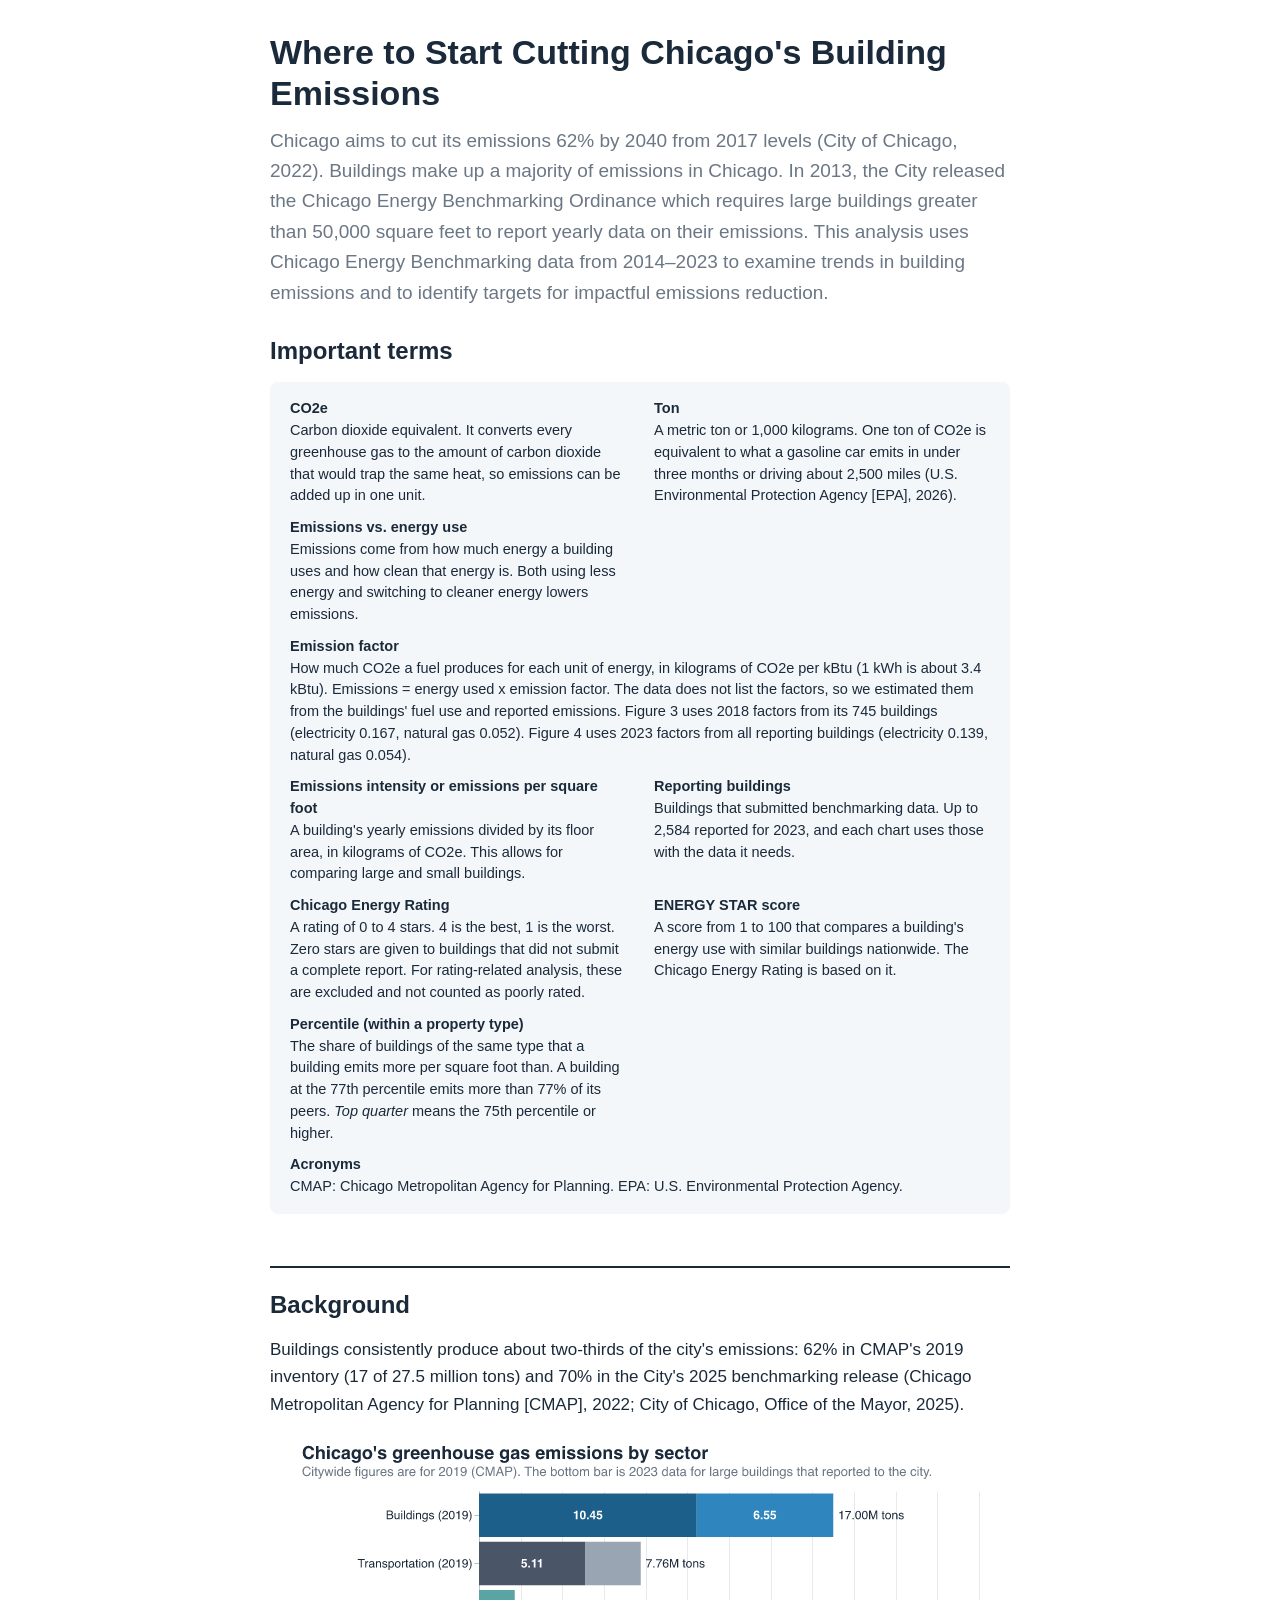
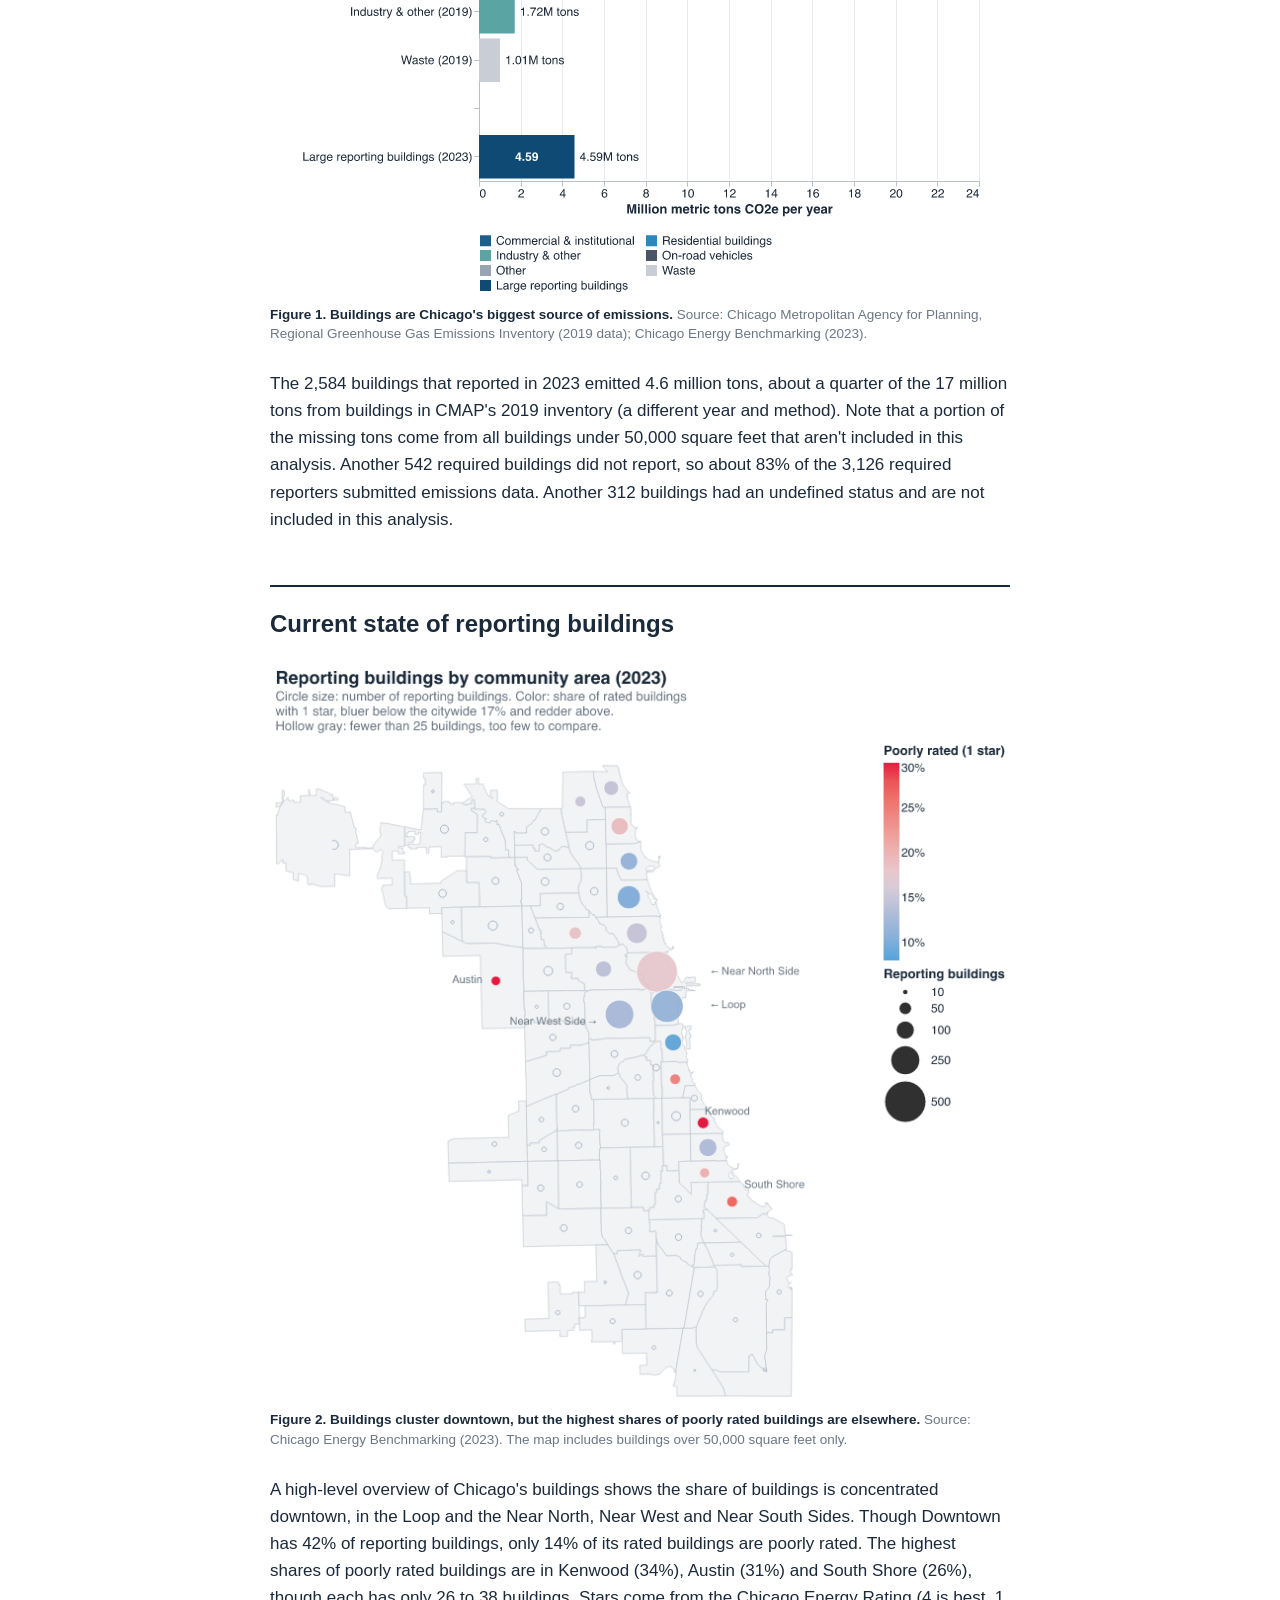
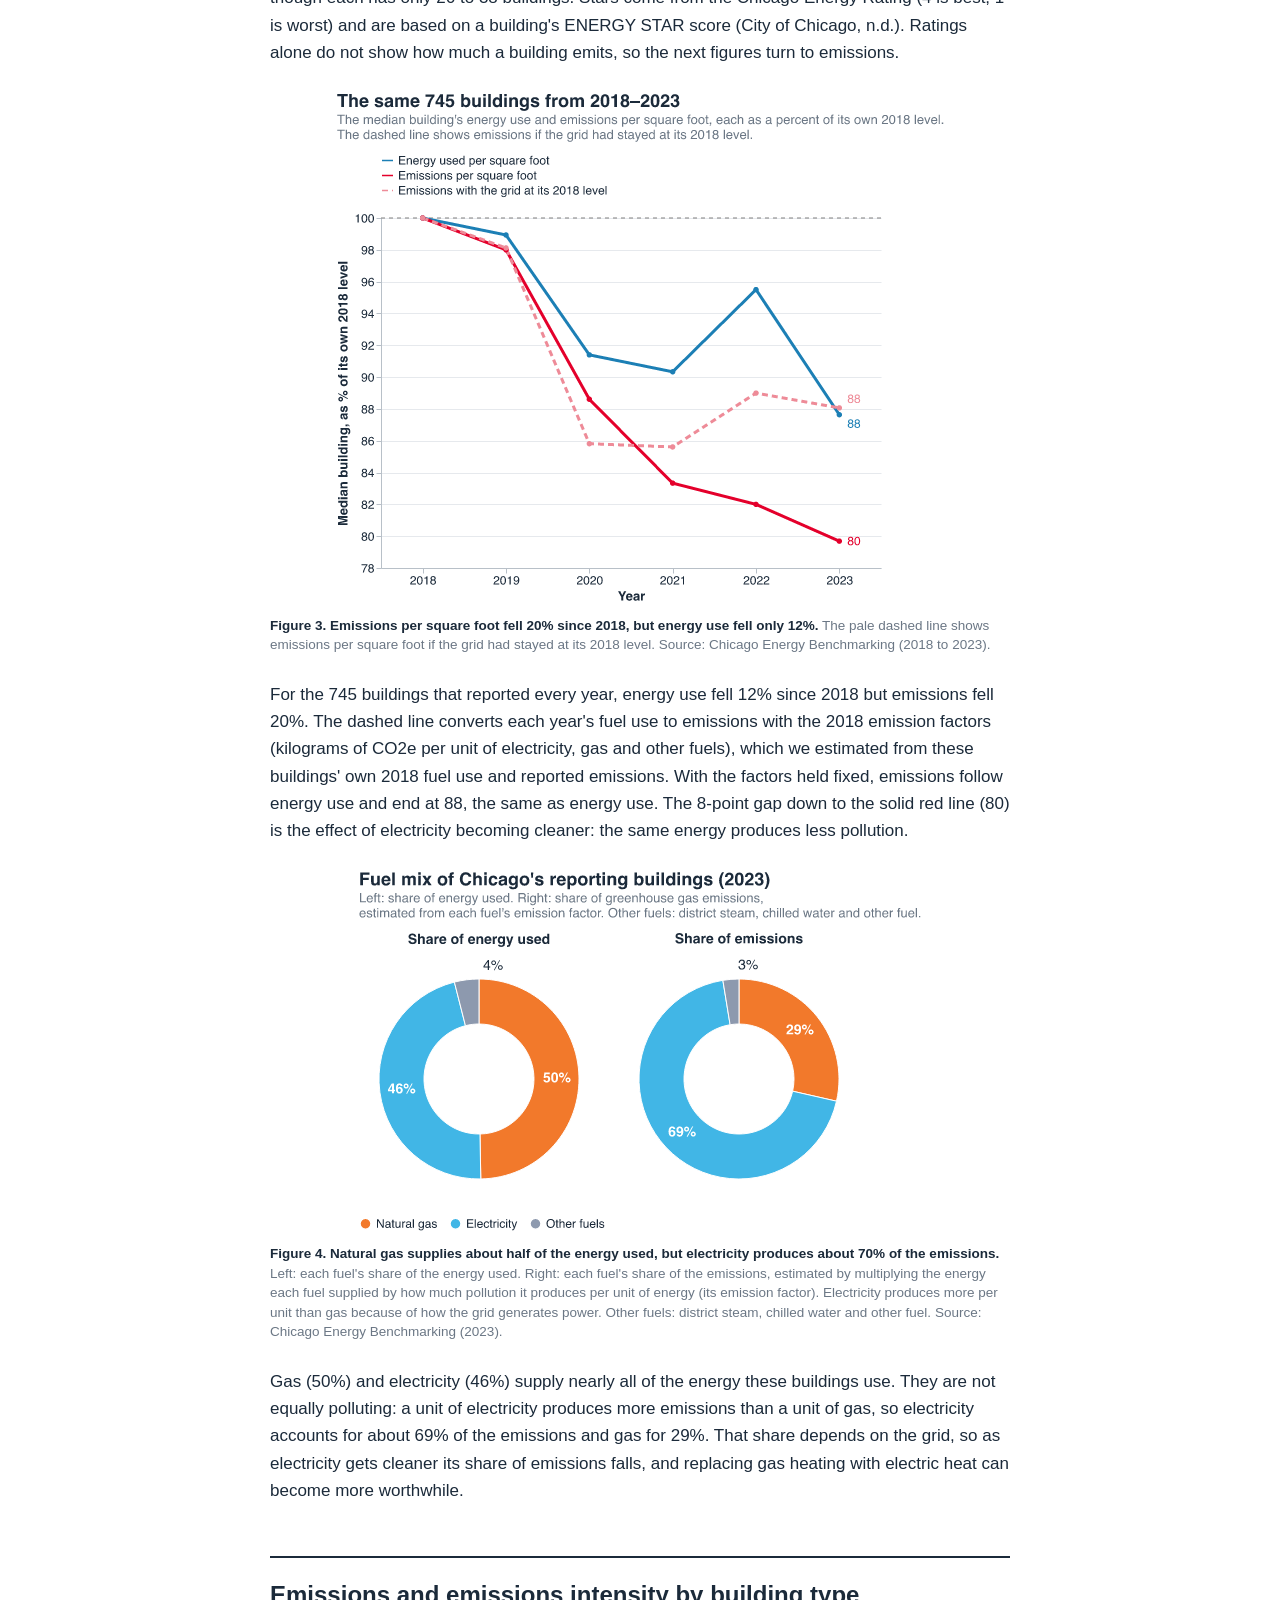
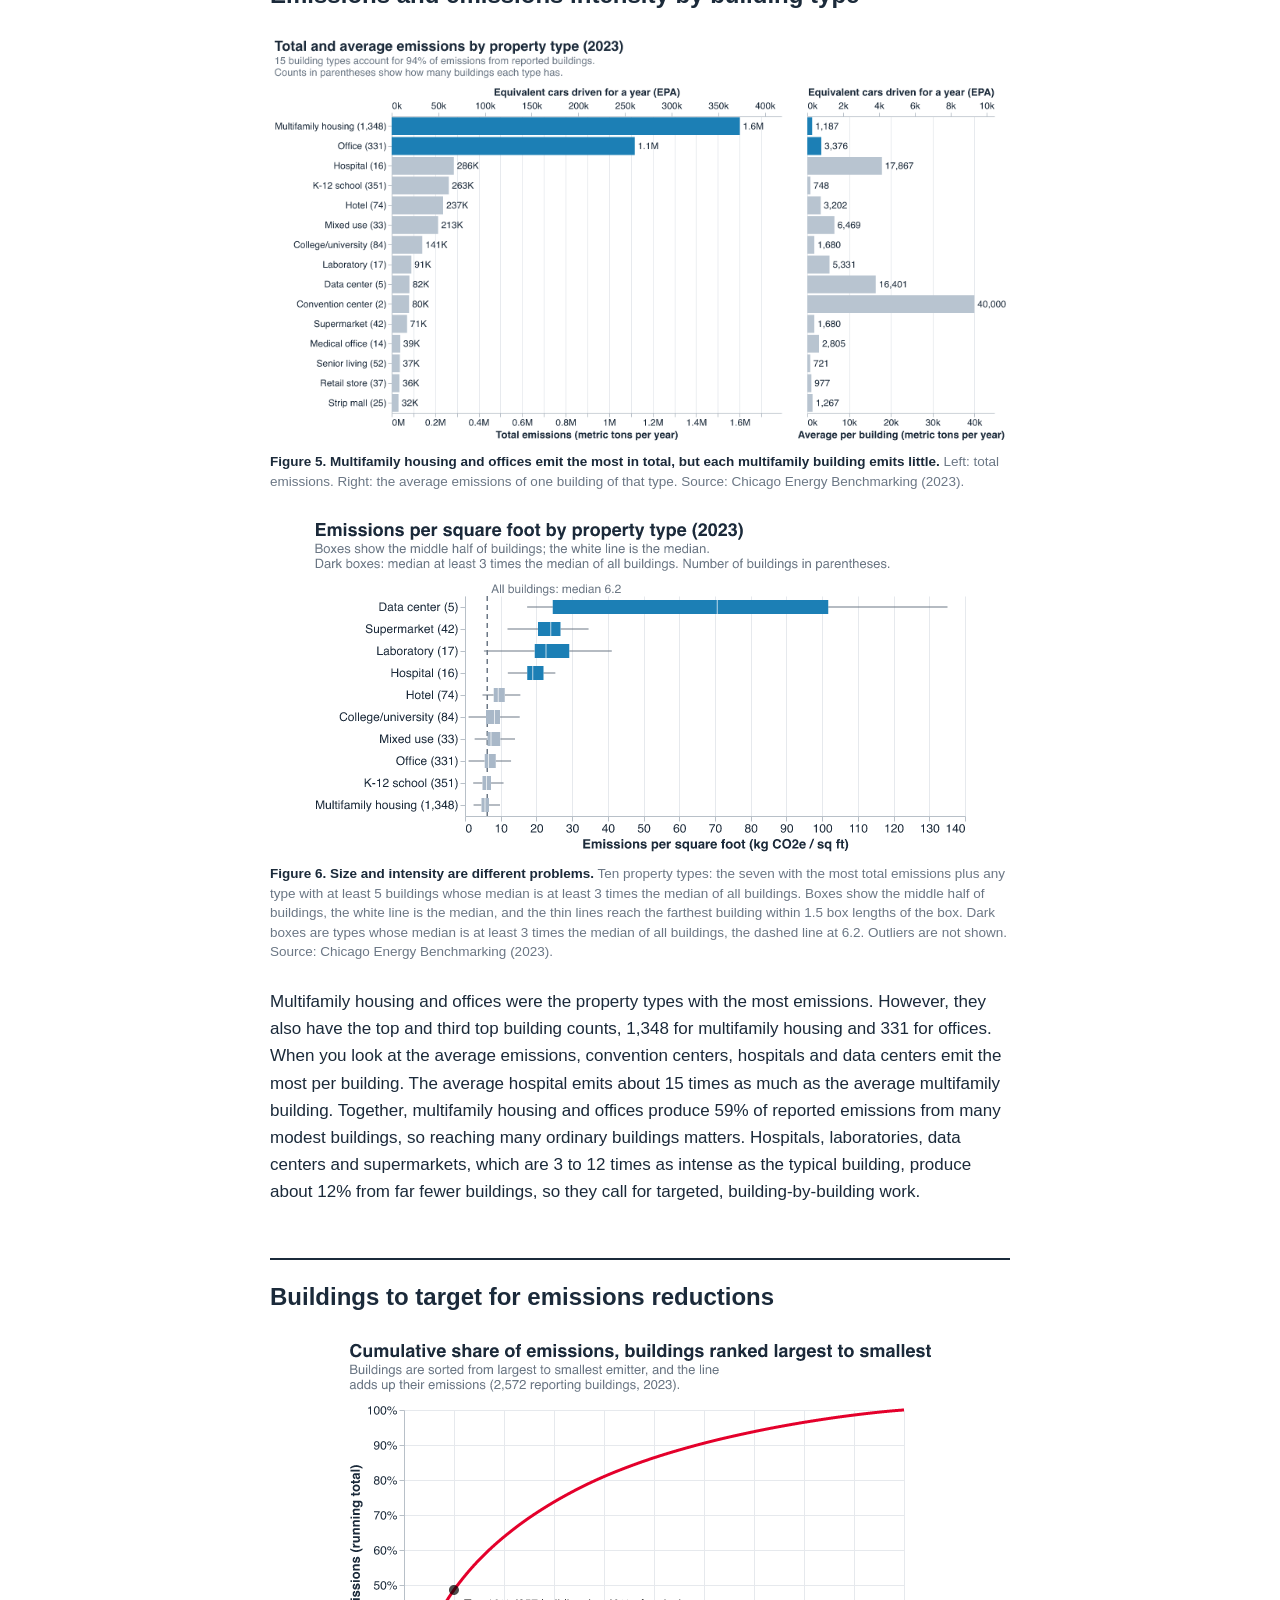
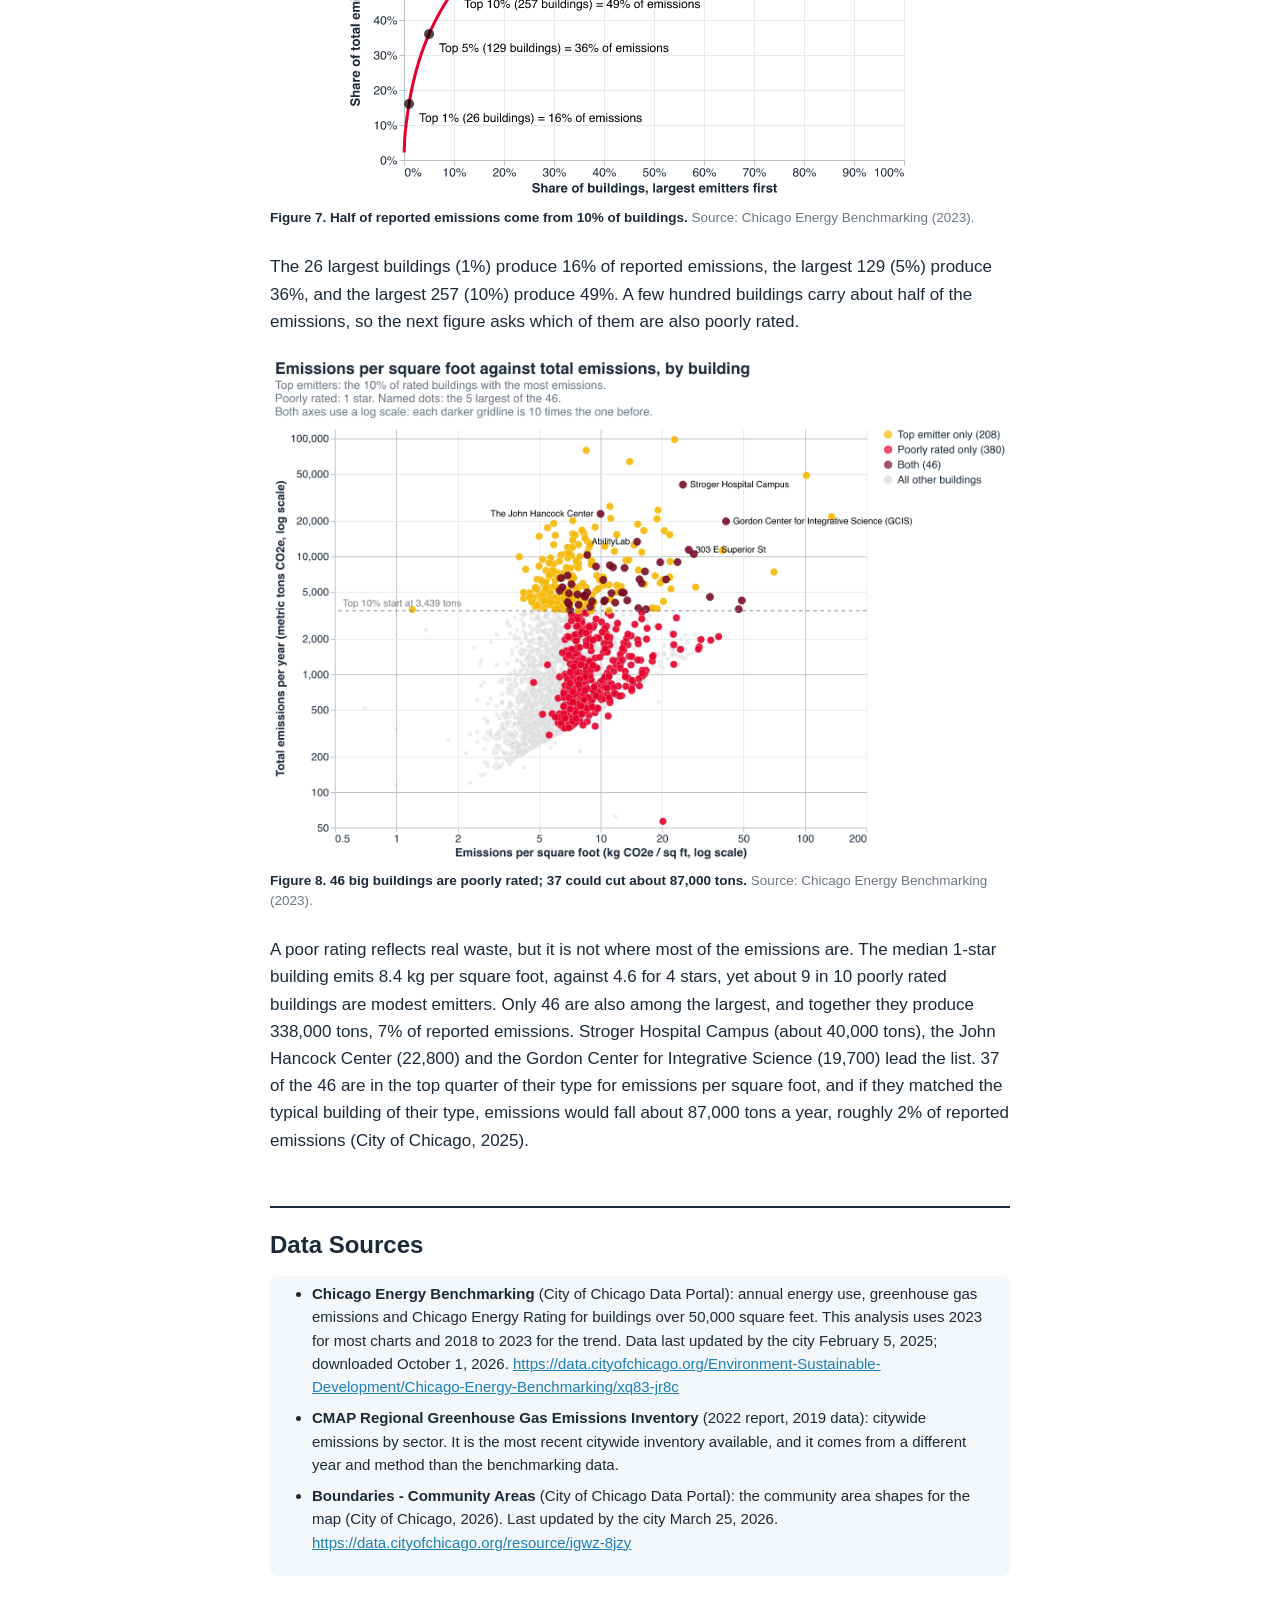
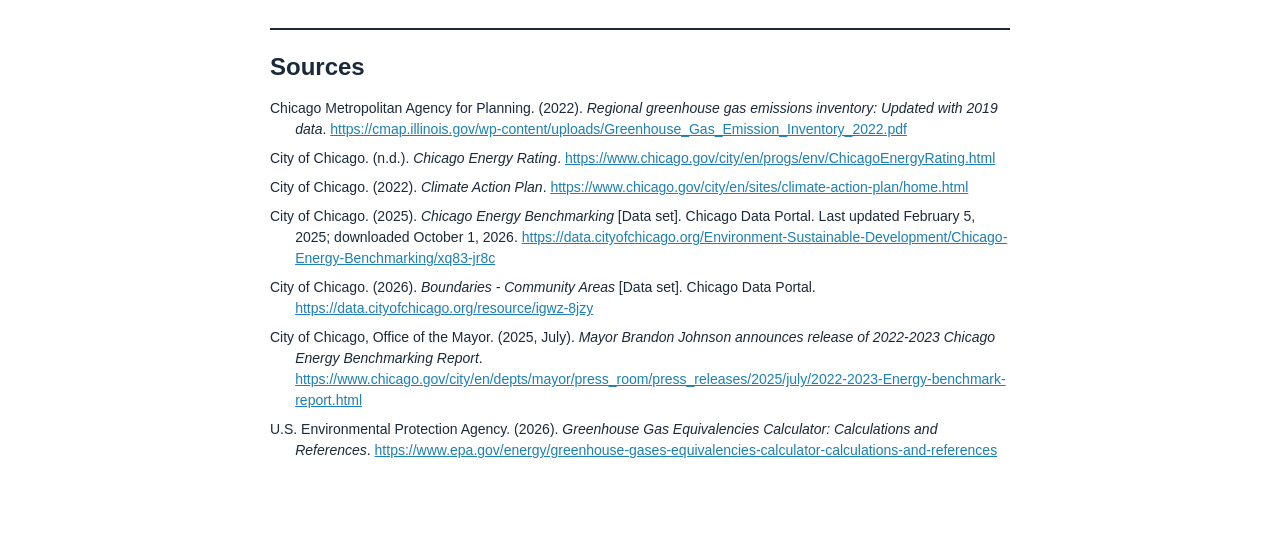
==== static-viz/index.html @ f229a8a4 "visualization HTML, PDF, and screenshot" ====
<!DOCTYPE html>
<html lang="en">
<head>
<meta charset="utf-8">
<meta name="viewport" content="width=device-width, initial-scale=1">
<title>Where to Start Cutting Chicago's Building Emissions</title>
<style>
  :root {
    --ink: #1B2A3A;
    --muted: #6B7785;
    --rule: #E6E9ED;
    --blue: #1C7FB5;
    --card: #F4F7FA;
  }
  * { box-sizing: border-box; }
  body {
    margin: 0;
    color: var(--ink);
    font-family: Roboto, "Helvetica Neue", Helvetica, Arial, sans-serif;
    font-size: 17px;
    line-height: 1.6;
    background: #fff;
  }
  main { max-width: 780px; margin: 0 auto; padding: 32px 20px 64px; }
  h1 { font-size: 34px; line-height: 1.2; margin: 0 0 12px; }
  h2 {
    font-size: 24px; margin: 52px 0 12px; padding-top: 18px;
    border-top: 2px solid var(--ink);
  }
  h3 { font-size: 18px; margin: 28px 0 8px; }
  p { margin: 0 0 14px; }
  .standfirst { font-size: 19px; color: var(--muted); margin-bottom: 24px; }
  figure { margin: 22px 0 26px; padding: 0; break-inside: avoid; }
  figure img { display: block; max-width: 100%; height: auto; margin: 0 auto; }
  figure.pair { display: flex; gap: 14px; align-items: flex-start; }
  figure.pair .main { flex: 3; } figure.pair .side { flex: 1; }
  figcaption { font-size: 13.5px; color: var(--muted); margin-top: 8px; line-height: 1.45; }
  figcaption strong { color: var(--ink); }
  .terms { font-size: 14px; color: var(--muted); margin: -10px 0 18px; }
  .muted { color: var(--muted); font-size: 14px; }
  code { font-size: .9em; }
  .terms-list { display: grid; grid-template-columns: 1fr 1fr; gap: 10px 28px; background: var(--card); border-radius: 8px; padding: 16px 20px; margin: 0 0 8px; font-size: 14.5px; line-height: 1.5; }
  .terms-list div { break-inside: avoid; }
  .terms-list div:last-child { grid-column: 1 / -1; }
  .terms-list .wide { grid-column: 1 / -1; }
  .terms-list dt { font-weight: 700; }
  .terms-list dd { margin: 0; color: var(--ink); }
  ul { padding-left: 22px; margin: 0 0 14px; } li { margin-bottom: 8px; }
  .data-box { background: var(--card); border-radius: 8px; padding: 6px 20px 8px; font-size: 15px; line-height: 1.55; }
  .sources { font-size: 14px; line-height: 1.5; padding-left: 20px; }
  .sources li { margin-bottom: 8px; }
  ul.sources { list-style: none; padding-left: 0; }
  ul.sources li { padding-left: 1.8em; text-indent: -1.8em; }
  a { color: var(--blue); }

  @media (max-width: 640px) {
    .terms-list { grid-template-columns: 1fr; }
    figure.pair { flex-direction: column; }
    h1 { font-size: 28px; }
  }

  @page { size: letter; margin: 0.65in; }
  @media print {
    body { font-size: 10.5pt; line-height: 1.5; }
    main { max-width: none; padding: 0; }
    h1 { font-size: 24pt; }
    h2 { font-size: 15pt; margin-top: 22pt; break-after: avoid; }
    h3 { font-size: 12pt; break-after: avoid; }
    .standfirst { font-size: 12pt; }
    .data-box { break-inside: avoid; }
    .terms-list { font-size: 9pt; gap: 6pt 22pt; padding: 10pt 14pt; line-height: 1.4; }
    figure img { max-height: 8.6in; width: auto; }
    figure.pair .main img { width: 100%; }
    figcaption { font-size: 8.5pt; }
    a { color: var(--ink); text-decoration: none; }
    .sources { font-size: 8.5pt; }
  }
</style>
</head>
<body>
<main>

<h1>Where to Start Cutting Chicago's Building Emissions</h1>

<p class="standfirst">Chicago aims to cut its emissions 62% by 2040 from 2017 levels (City of Chicago, 2022). Buildings make up a majority of emissions in Chicago. In 2013, the City released the Chicago Energy Benchmarking Ordinance which requires large buildings greater than 50,000 square feet to report yearly data on their emissions. This analysis uses Chicago Energy Benchmarking data from 2014–2023 to examine trends in building emissions and to identify targets for impactful emissions reduction.</p>

<h2 style="margin-top:8px;border-top:none;padding-top:0;">Important terms</h2>
<dl class="terms-list">
  <div><dt>CO2e</dt><dd>Carbon dioxide equivalent. It converts every greenhouse gas to the amount of carbon dioxide that would trap the same heat, so emissions can be added up in one unit.</dd></div>
  <div><dt>Ton</dt><dd>A metric ton or 1,000 kilograms. One ton of CO2e is equivalent to what a gasoline car emits in under three months or driving about 2,500 miles (U.S. Environmental Protection Agency [EPA], 2026).</dd></div>
  <div><dt>Emissions vs. energy use</dt><dd>Emissions come from how much energy a building uses and how clean that energy is. Both using less energy and switching to cleaner energy lowers emissions.</dd></div>
  <div class="wide"><dt>Emission factor</dt><dd>How much CO2e a fuel produces for each unit of energy, in kilograms of CO2e per kBtu (1 kWh is about 3.4 kBtu). Emissions = energy used x emission factor. The data does not list the factors, so we estimated them from the buildings' fuel use and reported emissions. Figure 3 uses 2018 factors from its 745 buildings (electricity 0.167, natural gas 0.052). Figure 4 uses 2023 factors from all reporting buildings (electricity 0.139, natural gas 0.054).</dd></div>
  <div><dt>Emissions intensity or emissions per square foot</dt><dd>A building's yearly emissions divided by its floor area, in kilograms of CO2e. This allows for comparing large and small buildings.</dd></div>
  <div><dt>Reporting buildings</dt><dd>Buildings that submitted benchmarking data. Up to 2,584 reported for 2023, and each chart uses those with the data it needs.</dd></div>
  <div><dt>Chicago Energy Rating</dt><dd>A rating of 0 to 4 stars. 4 is the best, 1 is the worst. Zero stars are given to buildings that did not submit a complete report. For rating-related analysis, these are excluded and not counted as poorly rated.</dd></div>
  <div><dt>ENERGY STAR score</dt><dd>A score from 1 to 100 that compares a building's energy use with similar buildings nationwide. The Chicago Energy Rating is based on it.</dd></div>
  <div><dt>Percentile (within a property type)</dt><dd>The share of buildings of the same type that a building emits more per square foot than. A building at the 77th percentile emits more than 77% of its peers. <em>Top quarter</em> means the 75th percentile or higher.</dd></div>
  <div><dt>Acronyms</dt><dd>CMAP: Chicago Metropolitan Agency for Planning. EPA: U.S. Environmental Protection Agency.</dd></div>
</dl>

<h2>Background</h2>
<p>Buildings consistently produce about two-thirds of the city's emissions: 62% in CMAP's 2019 inventory (17 of 27.5 million tons) and 70% in the City's 2025 benchmarking release (Chicago Metropolitan Agency for Planning [CMAP], 2022; City of Chicago, Office of the Mayor, 2025).</p>

<figure>
  <img src="charts/1_citywide_emissions_by_sector.png" alt="Stacked bar chart of Chicago&#x27;s greenhouse gas emissions by sector in 2019: buildings 17.0 million tons, industry and other 1.7 million, transportation 7.8 million, waste 1.0 million, plus a separate 2023 bar of 4.6 million tons for large reporting buildings.">
  <figcaption><strong>Figure 1. Buildings are Chicago's biggest source of emissions.</strong> Source: Chicago Metropolitan Agency for Planning, Regional Greenhouse Gas Emissions Inventory (2019 data); Chicago Energy Benchmarking (2023).</figcaption>
</figure>

<p>The 2,584 buildings that reported in 2023 emitted 4.6 million tons, about a quarter of the 17 million tons from buildings in CMAP's 2019 inventory (a different year and method). Note that a portion of the missing tons come from all buildings under 50,000 square feet that aren't included in this analysis. Another 542 required buildings did not report, so about 83% of the 3,126 required reporters submitted emissions data. Another 312 buildings had an undefined status and are not included in this analysis.</p>

<h2>Current state of reporting buildings</h2>

<figure>
  <img src="charts/2_building_bubble_map.png" alt="Map of Chicago's community areas with a circle in each, sized by the number of reporting buildings and colored from blue (low) through pale pink to red (high) by the share of rated buildings with 1 star. Near North Side (478 buildings), the Loop (300) and Near West Side (236) have the largest circles. Kenwood, Austin and South Shore have the reddest. Areas with fewer than 25 buildings are hollow gray circles.">
  <figcaption><strong>Figure 2. Buildings cluster downtown, but the highest shares of poorly rated buildings are elsewhere.</strong> Source: Chicago Energy Benchmarking (2023). The map includes buildings over 50,000 square feet only.</figcaption>
</figure>

<p>A high-level overview of Chicago's buildings shows the share of buildings is concentrated downtown, in the Loop and the Near North, Near West and Near South Sides. Though Downtown has 42% of reporting buildings, only 14% of its rated buildings are poorly rated. The highest shares of poorly rated buildings are in Kenwood (34%), Austin (31%) and South Shore (26%), though each has only 26 to 38 buildings. Stars come from the Chicago Energy Rating (4 is best, 1 is worst) and are based on a building's ENERGY STAR score (City of Chicago, n.d.). Ratings alone do not show how much a building emits, so the next figures turn to emissions.</p>

<figure>
  <img src="charts/3_same_building_trend.png" alt="Line chart of the median building&#x27;s energy use and emissions per square foot as a percent of its 2018 level, 2018 to 2023. Energy falls to 88 and emissions to 80. A dashed line shows emissions if the grid had stayed at its 2018 level, which also ends at 88.">
  <figcaption><strong>Figure 3. Emissions per square foot fell 20% since 2018, but energy use fell only 12%.</strong> The pale dashed line shows emissions per square foot if the grid had stayed at its 2018 level. Source: Chicago Energy Benchmarking (2018 to 2023).</figcaption>
</figure>

<p>For the 745 buildings that reported every year, energy use fell 12% since 2018 but emissions fell 20%. The dashed line converts each year's fuel use to emissions with the 2018 emission factors (kilograms of CO2e per unit of electricity, gas and other fuels), which we estimated from these buildings' own 2018 fuel use and reported emissions. With the factors held fixed, emissions follow energy use and end at 88, the same as energy use. The 8-point gap down to the solid red line (80) is the effect of electricity becoming cleaner: the same energy produces less pollution.</p>

<figure>
  <img src="charts/4_fuel_mix.png" alt="Two donut charts of all reporting buildings. Left: share of energy used, with natural gas 50%, electricity 46% and other fuels 4%. Right: share of greenhouse gas emissions, with natural gas 29%, electricity 69% and other fuels 3%.">
  <figcaption><strong>Figure 4. Natural gas supplies about half of the energy used, but electricity produces about 70% of the emissions.</strong> Left: each fuel's share of the energy used. Right: each fuel's share of the emissions, estimated by multiplying the energy each fuel supplied by how much pollution it produces per unit of energy (its emission factor). Electricity produces more per unit than gas because of how the grid generates power. Other fuels: district steam, chilled water and other fuel. Source: Chicago Energy Benchmarking (2023).</figcaption>
</figure>

<p>Gas (50%) and electricity (46%) supply nearly all of the energy these buildings use. They are not equally polluting: a unit of electricity produces more emissions than a unit of gas, so electricity accounts for about 69% of the emissions and gas for 29%. That share depends on the grid, so as electricity gets cleaner its share of emissions falls, and replacing gas heating with electric heat can become more worthwhile.</p>

<h2>Emissions and emissions intensity by building type</h2>

<figure>
  <img src="charts/5_emissions_by_type.png" alt="Two bar charts side by side for the 15 highest-emitting property types, with building counts. Left: total 2023 emissions, with multifamily housing at 1.6 million tons and offices at 1.1 million. Right: the average emissions of one building of each type, where hospitals (17,867 tons), data centers (16,401) and the convention center (40,000) are far higher than multifamily housing (1,187).">
  <figcaption><strong>Figure 5. Multifamily housing and offices emit the most in total, but each multifamily building emits little.</strong> Left: total emissions. Right: the average emissions of one building of that type. Source: Chicago Energy Benchmarking (2023).</figcaption>
</figure>

<figure>
  <img src="charts/6_emissions_type_box.png" alt="Box plots of emissions per square foot for ten property types, with a dashed line at the median of all buildings, 6.2. Data centers (median 70.6), supermarkets (24.0), laboratories (22.7) and hospitals (19.0) are far above it and drawn dark. Hotels, colleges, mixed use, offices, schools and multifamily housing sit near it.">
  <figcaption><strong>Figure 6. Size and intensity are different problems.</strong> Ten property types: the seven with the most total emissions plus any type with at least 5 buildings whose median is at least 3 times the median of all buildings. Boxes show the middle half of buildings, the white line is the median, and the thin lines reach the farthest building within 1.5 box lengths of the box. Dark boxes are types whose median is at least 3 times the median of all buildings, the dashed line at 6.2. Outliers are not shown. Source: Chicago Energy Benchmarking (2023).</figcaption>
</figure>

<p>Multifamily housing and offices were the property types with the most emissions. However, they also have the top and third top building counts, 1,348 for multifamily housing and 331 for offices. When you look at the average emissions, convention centers, hospitals and data centers emit the most per building. The average hospital emits about 15 times as much as the average multifamily building. Together, multifamily housing and offices produce 59% of reported emissions from many modest buildings, so reaching many ordinary buildings matters. Hospitals, laboratories, data centers and supermarkets, which are 3 to 12 times as intense as the typical building, produce about 12% from far fewer buildings, so they call for targeted, building-by-building work.</p>

<h2>Buildings to target for emissions reductions</h2>

<figure>
  <img src="charts/7_pareto_curve.png" alt="Curve of the cumulative share of emissions as buildings are added from largest to smallest. The top 1 percent of buildings produce 16 percent, the top 5 percent 36 percent and the top 10 percent 49 percent.">
  <figcaption><strong>Figure 7. Half of reported emissions come from 10% of buildings.</strong> Source: Chicago Energy Benchmarking (2023).</figcaption>
</figure>

<p>The 26 largest buildings (1%) produce 16% of reported emissions, the largest 129 (5%) produce 36%, and the largest 257 (10%) produce 49%. A few hundred buildings carry about half of the emissions, so the next figure asks which of them are also poorly rated.</p>

<figure>
  <img src="charts/8_priority_buildings.png" alt="Scatter plot of emissions per square foot against total emissions on log scales. Amber dots are top emitters only, red are poorly rated only, and dark crimson dots are both. Five of the 46 dark crimson dots are named.">
  <figcaption><strong>Figure 8. 46 big buildings are poorly rated; 37 could cut about 87,000 tons.</strong> Source: Chicago Energy Benchmarking (2023).</figcaption>
</figure>

<p>A poor rating reflects real waste, but it is not where most of the emissions are. The median 1-star building emits 8.4 kg per square foot, against 4.6 for 4 stars, yet about 9 in 10 poorly rated buildings are modest emitters. Only 46 are also among the largest, and together they produce 338,000 tons, 7% of reported emissions. Stroger Hospital Campus (about 40,000 tons), the John Hancock Center (22,800) and the Gordon Center for Integrative Science (19,700) lead the list. 37 of the 46 are in the top quarter of their type for emissions per square foot, and if they matched the typical building of their type, emissions would fall about 87,000 tons a year, roughly 2% of reported emissions (City of Chicago, 2025).</p>

<h2>Data Sources</h2>
<div class="data-box">
<ul>
  <li><strong>Chicago Energy Benchmarking</strong> (City of Chicago Data Portal): annual energy use, greenhouse gas emissions and Chicago Energy Rating for buildings over 50,000 square feet. This analysis uses 2023 for most charts and 2018 to 2023 for the trend. Data last updated by the city February 5, 2025; downloaded October 1, 2026. <a href="https://data.cityofchicago.org/Environment-Sustainable-Development/Chicago-Energy-Benchmarking/xq83-jr8c">https://data.cityofchicago.org/Environment-Sustainable-Development/Chicago-Energy-Benchmarking/xq83-jr8c</a></li>
  <li><strong>CMAP Regional Greenhouse Gas Emissions Inventory</strong> (2022 report, 2019 data): citywide emissions by sector. It is the most recent citywide inventory available, and it comes from a different year and method than the benchmarking data.</li>
  <li><strong>Boundaries - Community Areas</strong> (City of Chicago Data Portal): the community area shapes for the map (City of Chicago, 2026). Last updated by the city March 25, 2026. <a href="https://data.cityofchicago.org/resource/igwz-8jzy">https://data.cityofchicago.org/resource/igwz-8jzy</a></li>
</ul>
</div>

<h2>Sources</h2>
<ul class="sources">
  <li>Chicago Metropolitan Agency for Planning. (2022). <em>Regional greenhouse gas emissions inventory: Updated with 2019 data</em>. <a href="https://cmap.illinois.gov/wp-content/uploads/Greenhouse_Gas_Emission_Inventory_2022.pdf">https://cmap.illinois.gov/wp-content/uploads/Greenhouse_Gas_Emission_Inventory_2022.pdf</a></li>
  <li>City of Chicago. (n.d.). <em>Chicago Energy Rating</em>. <a href="https://www.chicago.gov/city/en/progs/env/ChicagoEnergyRating.html">https://www.chicago.gov/city/en/progs/env/ChicagoEnergyRating.html</a></li>
  <li>City of Chicago. (2022). <em>Climate Action Plan</em>. <a href="https://www.chicago.gov/city/en/sites/climate-action-plan/home.html">https://www.chicago.gov/city/en/sites/climate-action-plan/home.html</a></li>
  <li>City of Chicago. (2025). <em>Chicago Energy Benchmarking</em> [Data set]. Chicago Data Portal. Last updated February 5, 2025; downloaded October 1, 2026. <a href="https://data.cityofchicago.org/Environment-Sustainable-Development/Chicago-Energy-Benchmarking/xq83-jr8c">https://data.cityofchicago.org/Environment-Sustainable-Development/Chicago-Energy-Benchmarking/xq83-jr8c</a></li>
  <li>City of Chicago. (2026). <em>Boundaries - Community Areas</em> [Data set]. Chicago Data Portal. <a href="https://data.cityofchicago.org/resource/igwz-8jzy">https://data.cityofchicago.org/resource/igwz-8jzy</a></li>
  <li>City of Chicago, Office of the Mayor. (2025, July). <em>Mayor Brandon Johnson announces release of 2022-2023 Chicago Energy Benchmarking Report</em>. <a href="https://www.chicago.gov/city/en/depts/mayor/press_room/press_releases/2025/july/2022-2023-Energy-benchmark-report.html">https://www.chicago.gov/city/en/depts/mayor/press_room/press_releases/2025/july/2022-2023-Energy-benchmark-report.html</a></li>
  <li>U.S. Environmental Protection Agency. (2026). <em>Greenhouse Gas Equivalencies Calculator: Calculations and References</em>. <a href="https://www.epa.gov/energy/greenhouse-gases-equivalencies-calculator-calculations-and-references">https://www.epa.gov/energy/greenhouse-gases-equivalencies-calculator-calculations-and-references</a></li>
</ul>

</main>
</body>
</html>
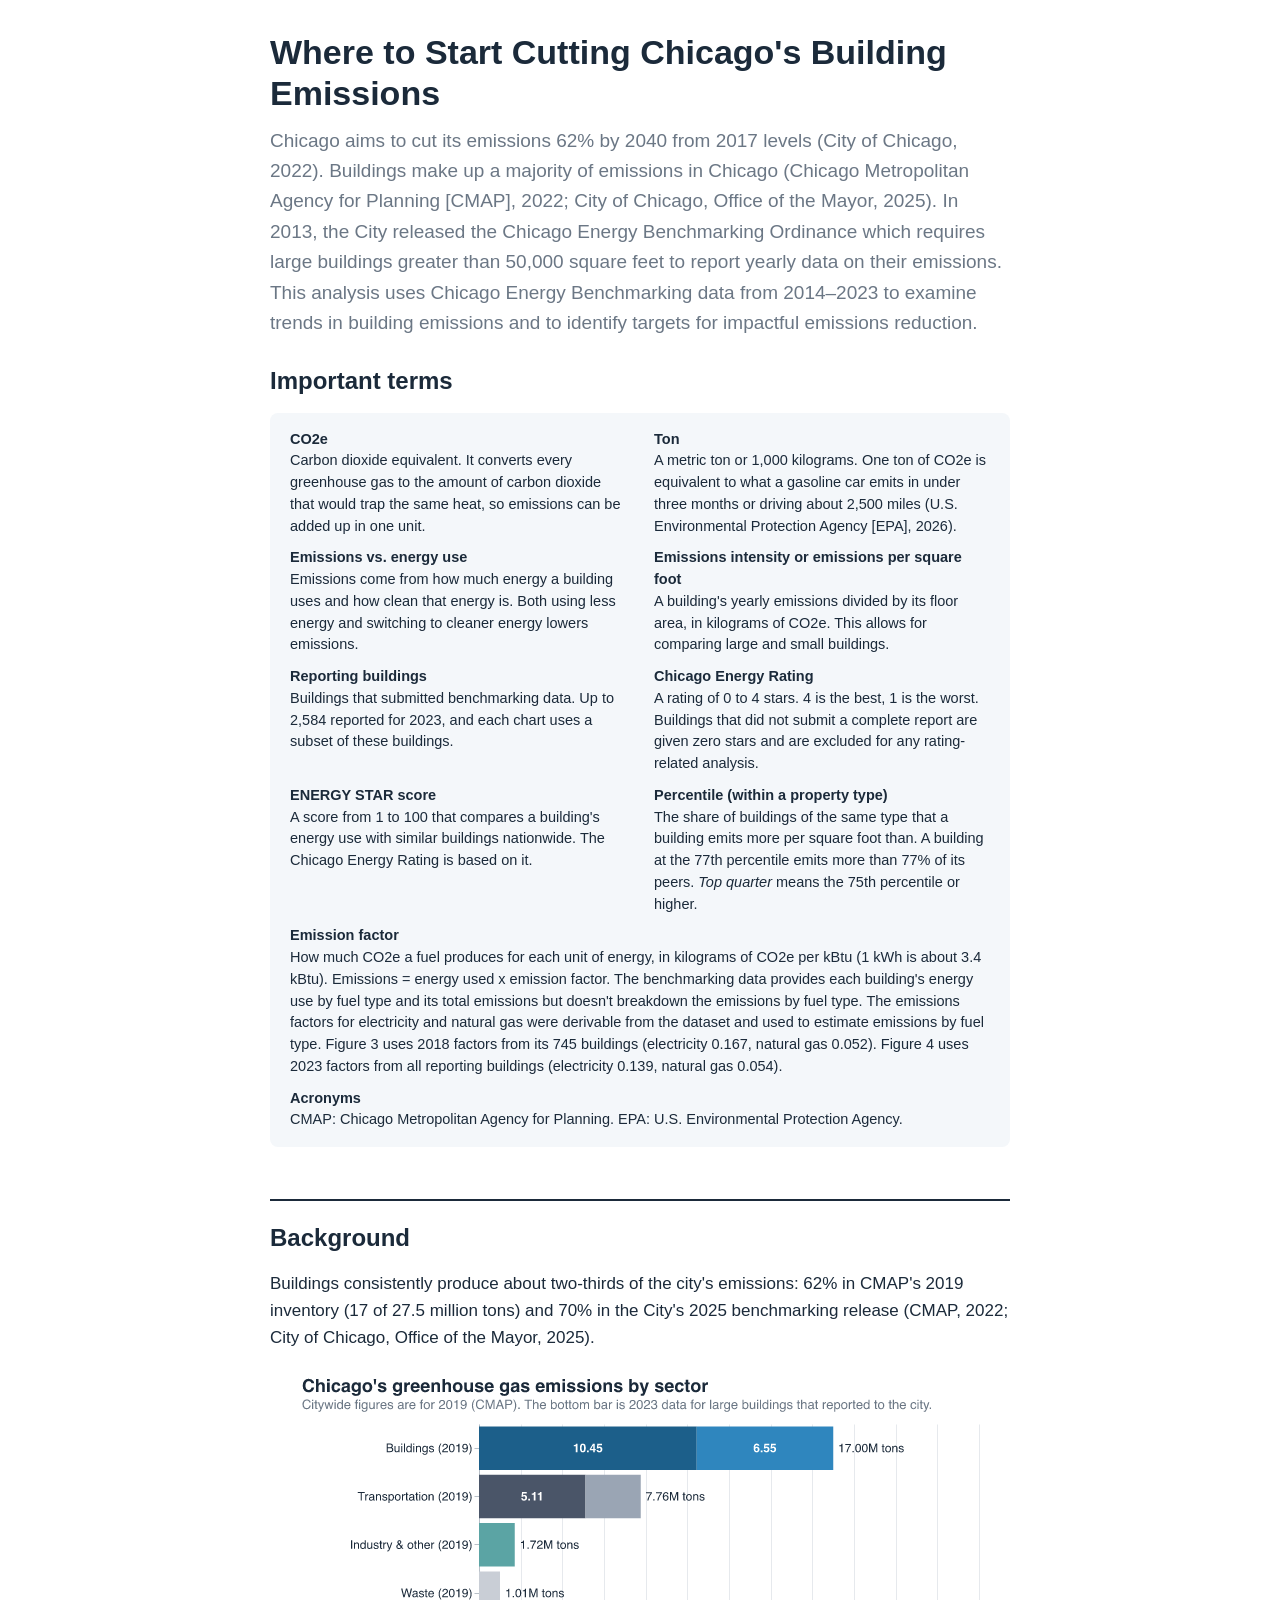
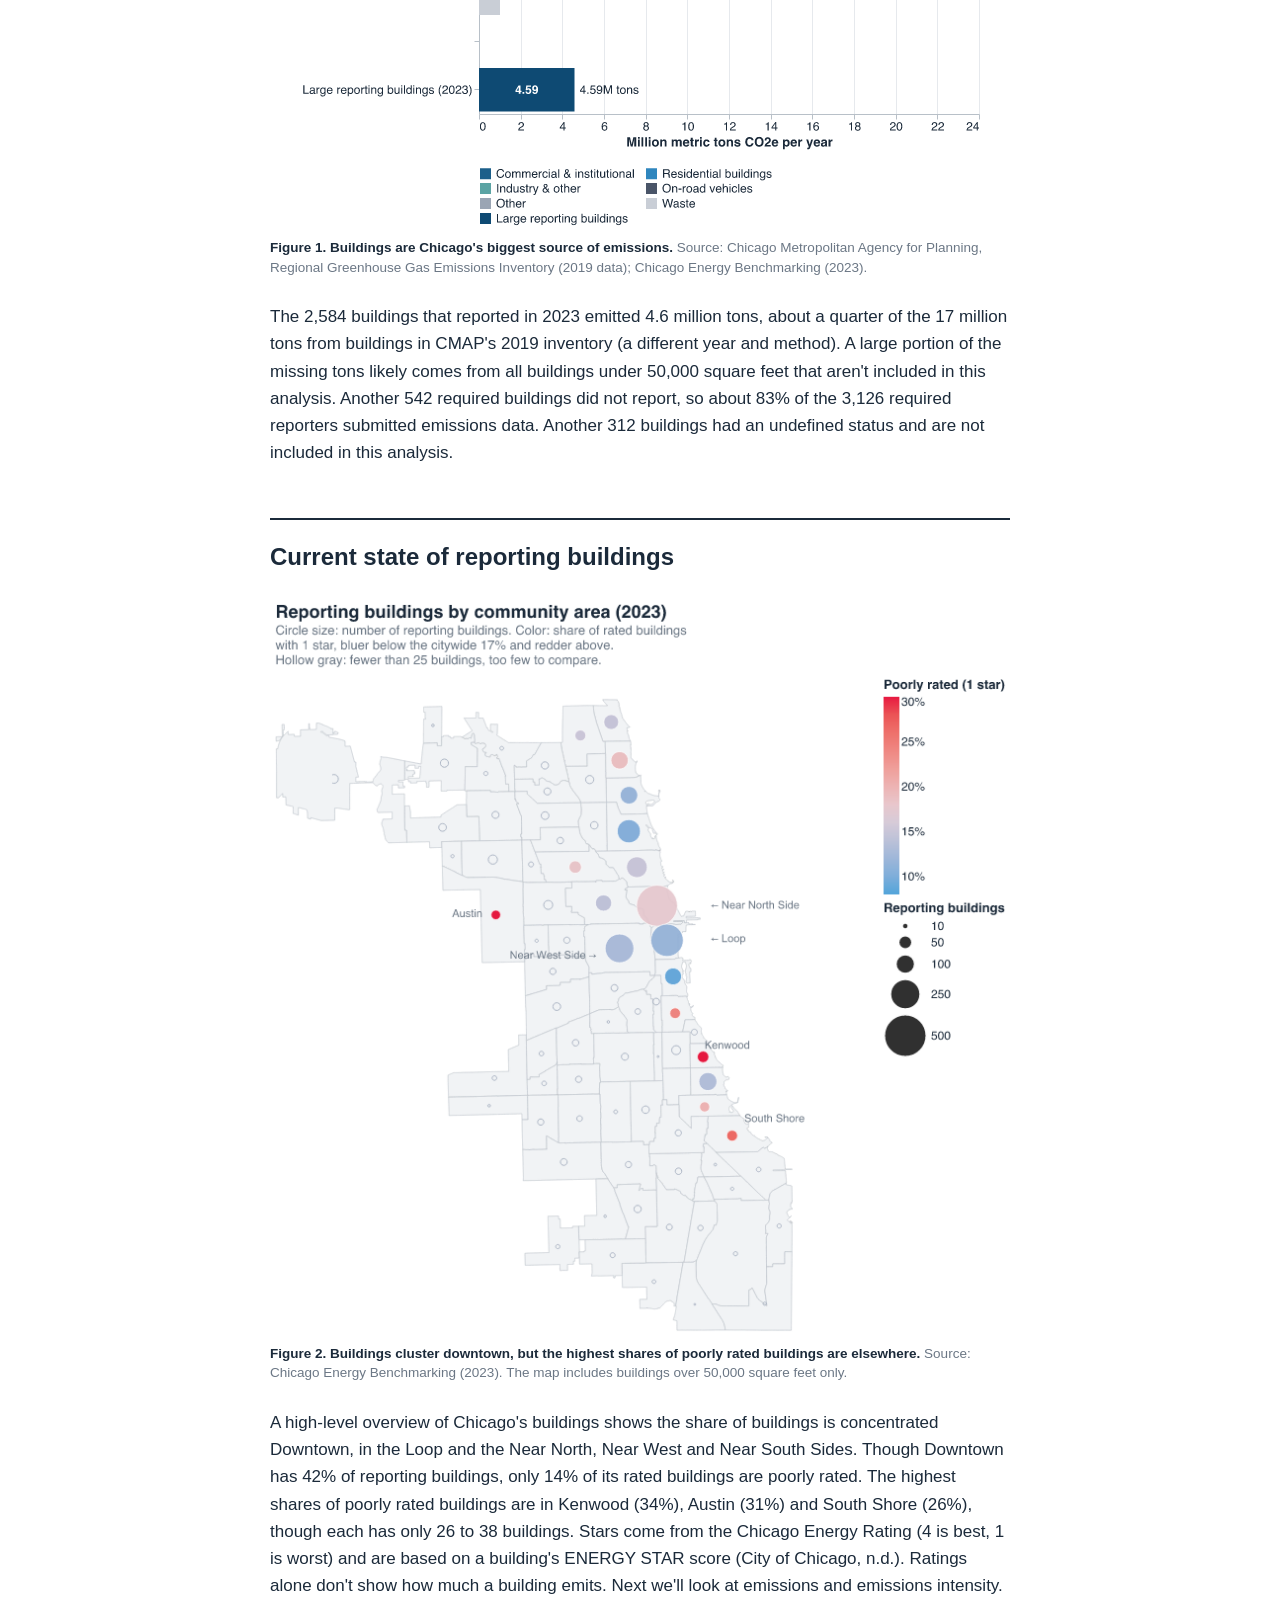
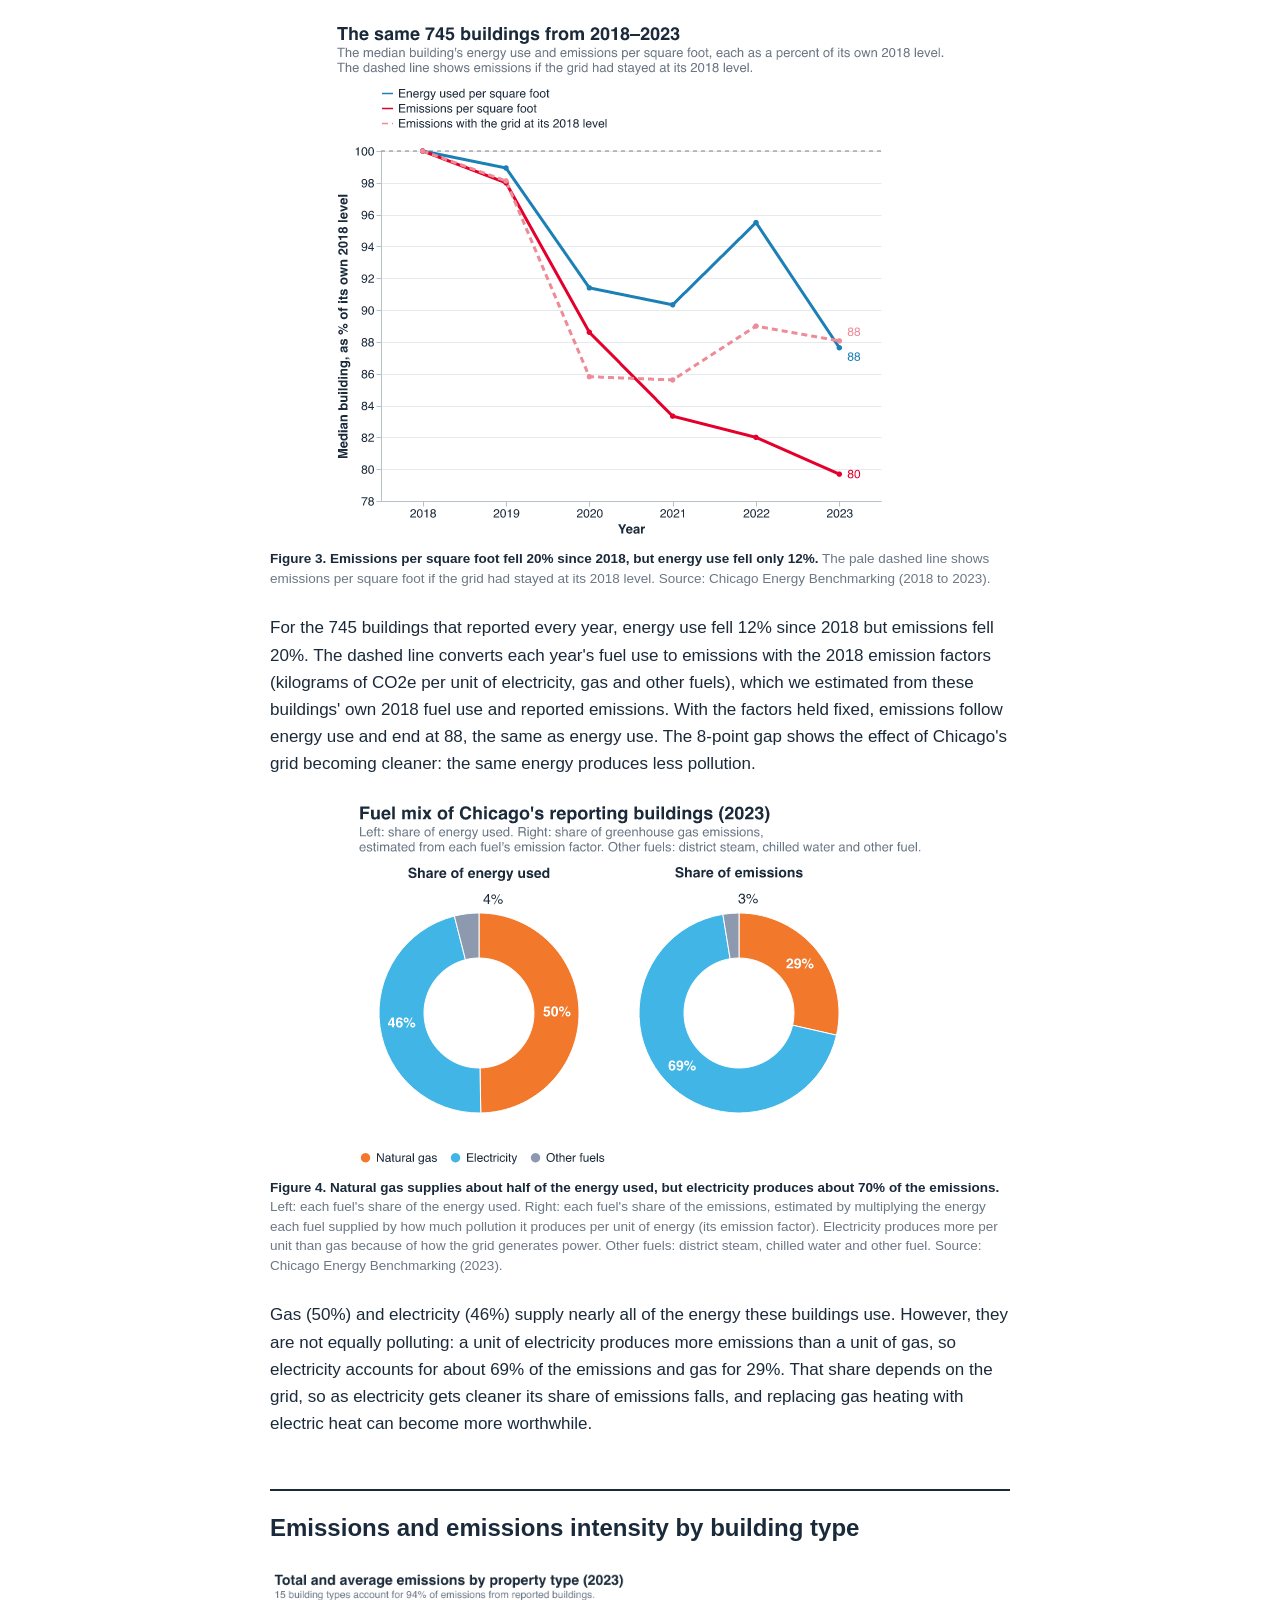
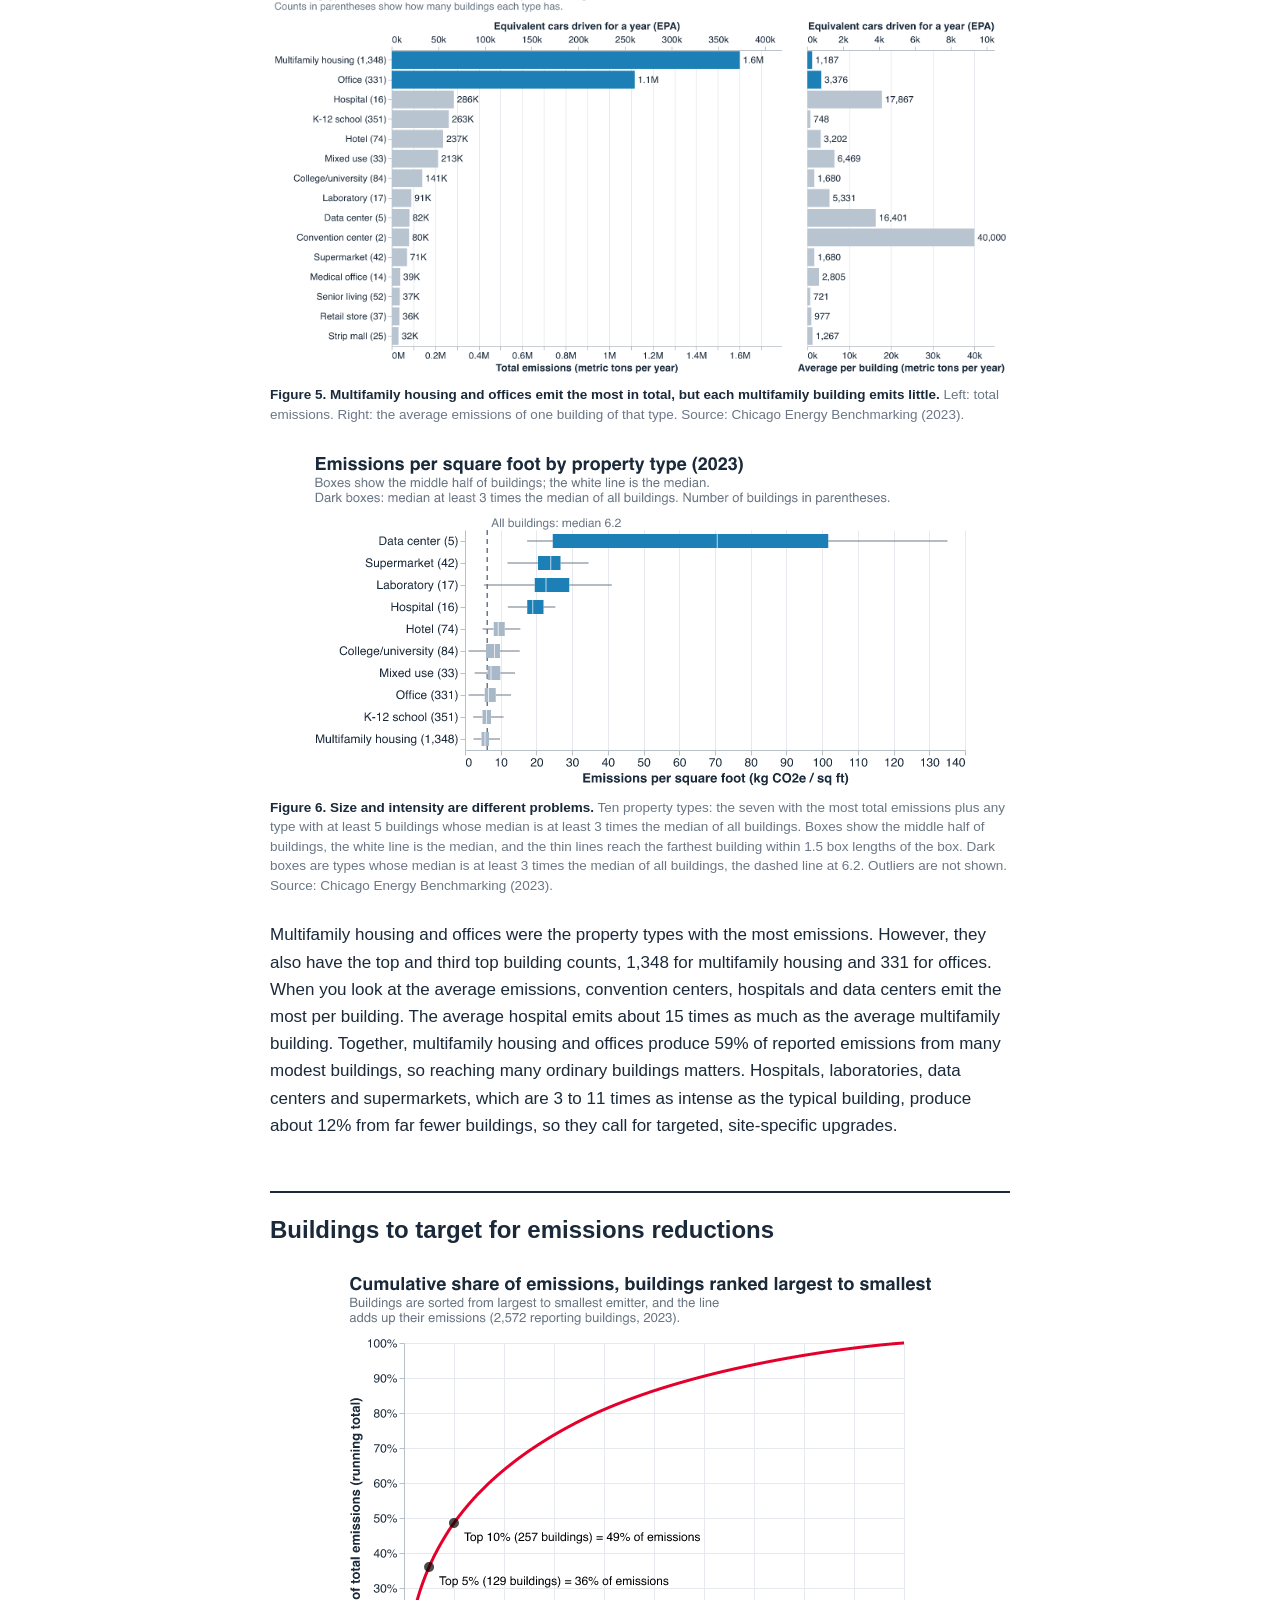
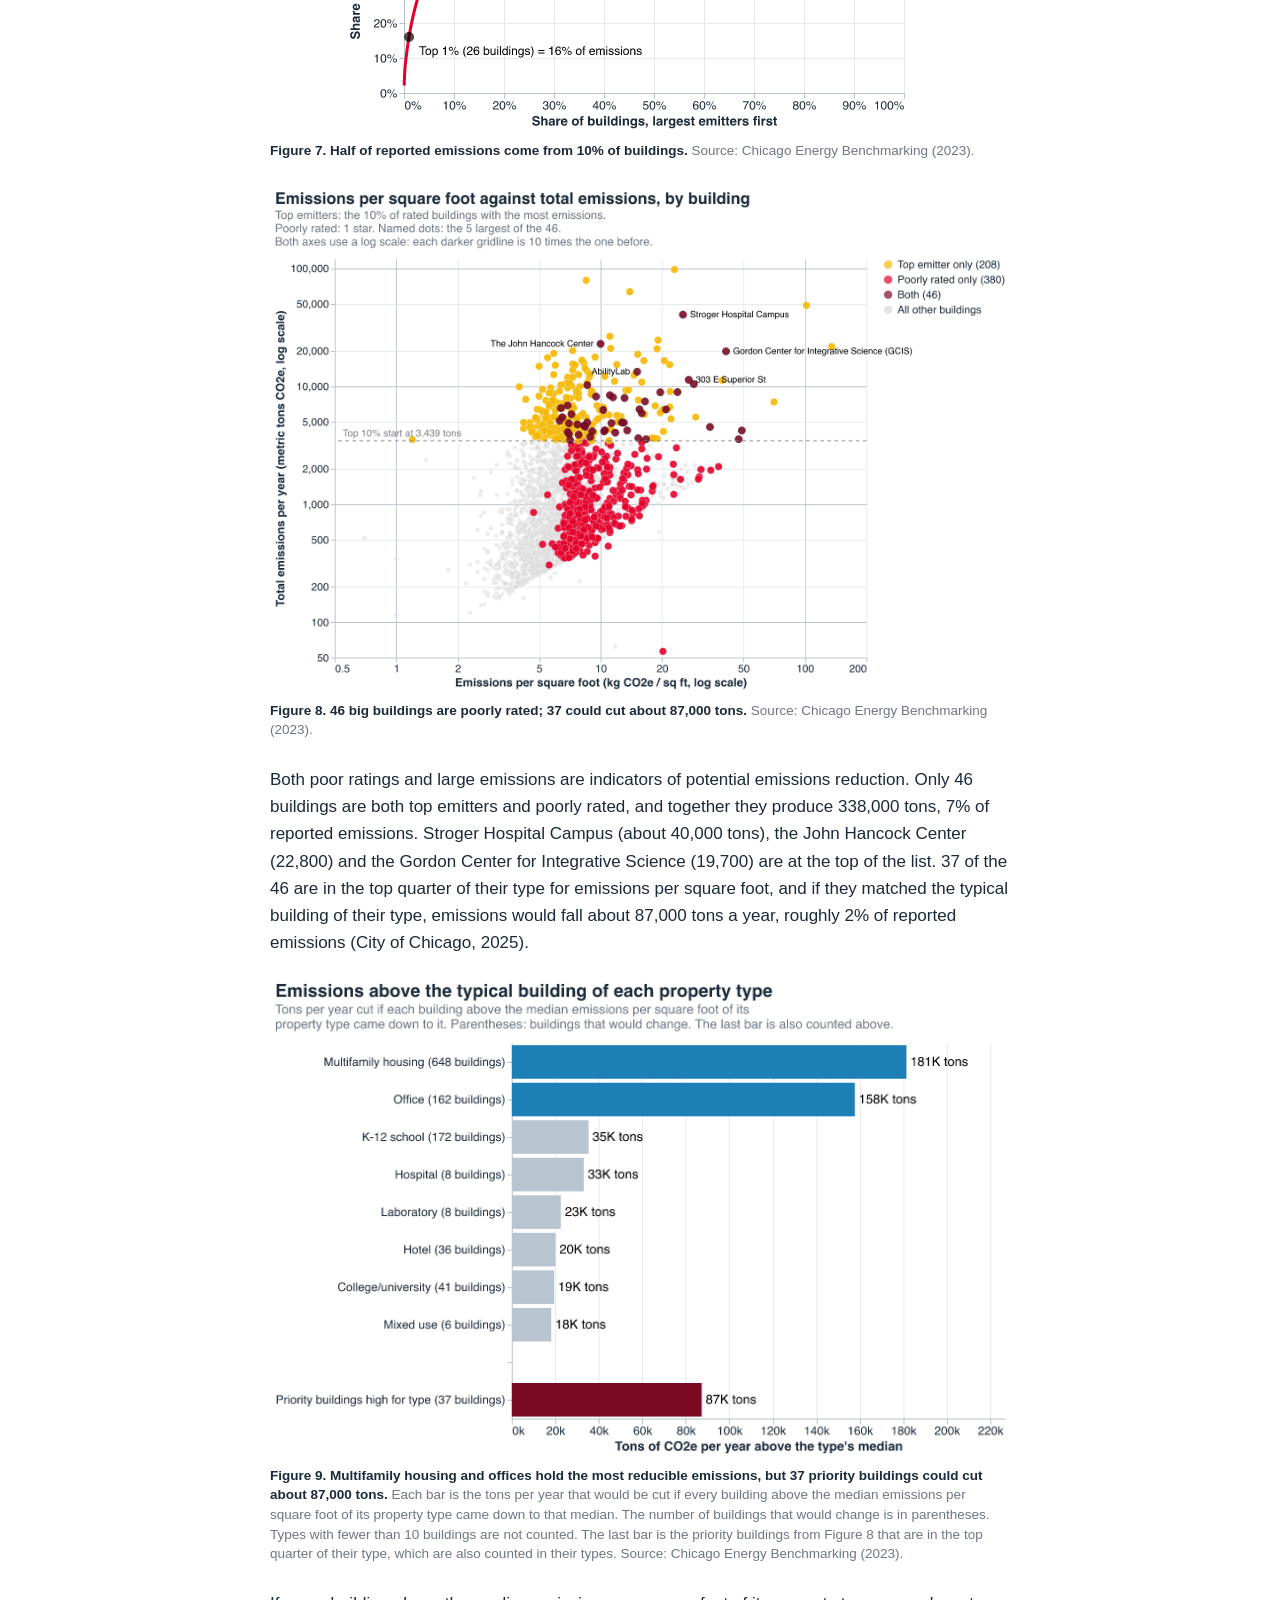
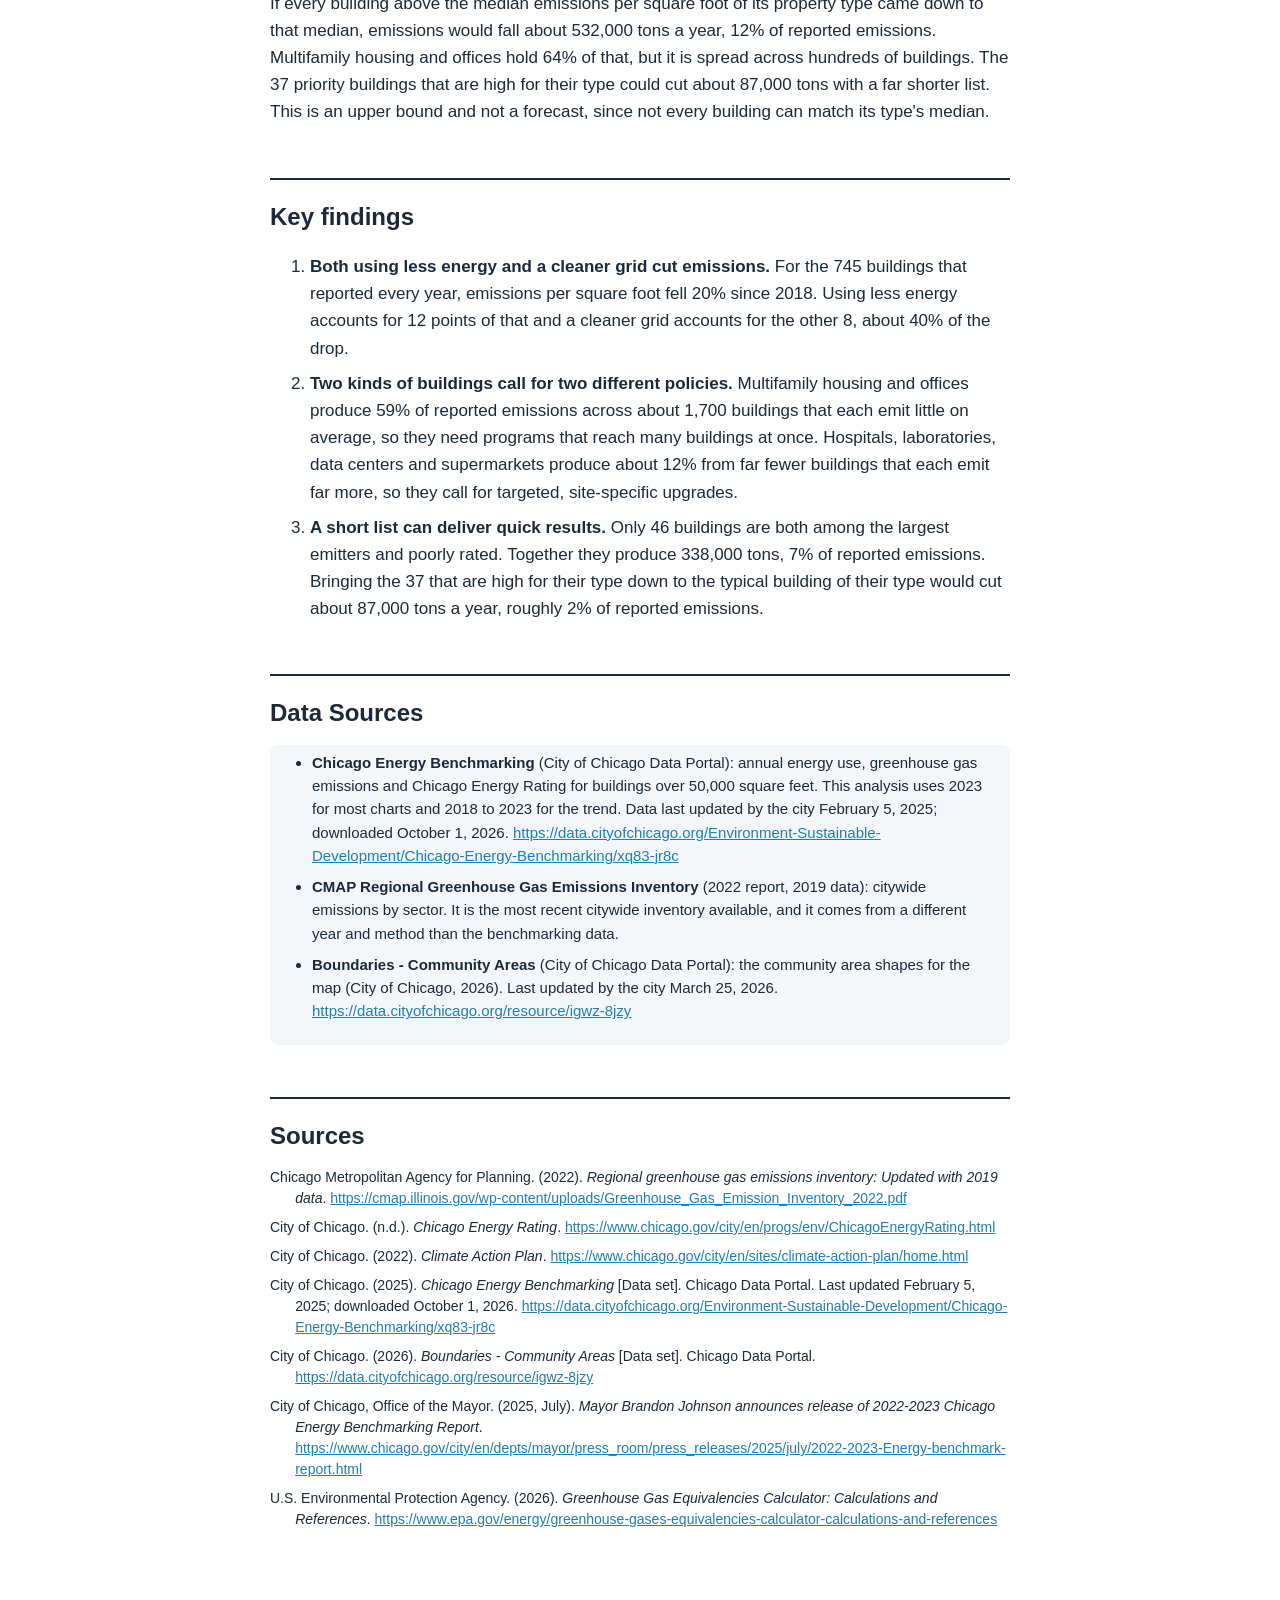
==== commit 401f21aa: "final updates" ====
--- a/static-viz/index.html
+++ b/static-viz/index.html
@@ -1,4 +1,5 @@
 <!DOCTYPE html>
+<!-- Generated by src/text_numbers.py from index_template.html. Edit the template, not this file. -->
 <html lang="en">
 <head>
 <meta charset="utf-8">
@@ -82,31 +83,31 @@
 
 <h1>Where to Start Cutting Chicago's Building Emissions</h1>
 
-<p class="standfirst">Chicago aims to cut its emissions 62% by 2040 from 2017 levels (City of Chicago, 2022). Buildings make up a majority of emissions in Chicago. In 2013, the City released the Chicago Energy Benchmarking Ordinance which requires large buildings greater than 50,000 square feet to report yearly data on their emissions. This analysis uses Chicago Energy Benchmarking data from 2014–2023 to examine trends in building emissions and to identify targets for impactful emissions reduction.</p>
+<p class="standfirst">Chicago aims to cut its emissions 62% by 2040 from 2017 levels (City of Chicago, 2022). Buildings make up a majority of emissions in Chicago (Chicago Metropolitan Agency for Planning [CMAP], 2022; City of Chicago, Office of the Mayor, 2025). In 2013, the City released the Chicago Energy Benchmarking Ordinance which requires large buildings greater than 50,000 square feet to report yearly data on their emissions. This analysis uses Chicago Energy Benchmarking data from 2014–2023 to examine trends in building emissions and to identify targets for impactful emissions reduction.</p>
 
 <h2 style="margin-top:8px;border-top:none;padding-top:0;">Important terms</h2>
 <dl class="terms-list">
   <div><dt>CO2e</dt><dd>Carbon dioxide equivalent. It converts every greenhouse gas to the amount of carbon dioxide that would trap the same heat, so emissions can be added up in one unit.</dd></div>
   <div><dt>Ton</dt><dd>A metric ton or 1,000 kilograms. One ton of CO2e is equivalent to what a gasoline car emits in under three months or driving about 2,500 miles (U.S. Environmental Protection Agency [EPA], 2026).</dd></div>
   <div><dt>Emissions vs. energy use</dt><dd>Emissions come from how much energy a building uses and how clean that energy is. Both using less energy and switching to cleaner energy lowers emissions.</dd></div>
-  <div class="wide"><dt>Emission factor</dt><dd>How much CO2e a fuel produces for each unit of energy, in kilograms of CO2e per kBtu (1 kWh is about 3.4 kBtu). Emissions = energy used x emission factor. The data does not list the factors, so we estimated them from the buildings' fuel use and reported emissions. Figure 3 uses 2018 factors from its 745 buildings (electricity 0.167, natural gas 0.052). Figure 4 uses 2023 factors from all reporting buildings (electricity 0.139, natural gas 0.054).</dd></div>
   <div><dt>Emissions intensity or emissions per square foot</dt><dd>A building's yearly emissions divided by its floor area, in kilograms of CO2e. This allows for comparing large and small buildings.</dd></div>
-  <div><dt>Reporting buildings</dt><dd>Buildings that submitted benchmarking data. Up to 2,584 reported for 2023, and each chart uses those with the data it needs.</dd></div>
-  <div><dt>Chicago Energy Rating</dt><dd>A rating of 0 to 4 stars. 4 is the best, 1 is the worst. Zero stars are given to buildings that did not submit a complete report. For rating-related analysis, these are excluded and not counted as poorly rated.</dd></div>
+  <div><dt>Reporting buildings</dt><dd>Buildings that submitted benchmarking data. Up to 2,584 reported for 2023, and each chart uses a subset of these buildings.</dd></div>
+  <div><dt>Chicago Energy Rating</dt><dd>A rating of 0 to 4 stars. 4 is the best, 1 is the worst. Buildings that did not submit a complete report are given zero stars and are excluded for any rating-related analysis.</dd></div>
   <div><dt>ENERGY STAR score</dt><dd>A score from 1 to 100 that compares a building's energy use with similar buildings nationwide. The Chicago Energy Rating is based on it.</dd></div>
   <div><dt>Percentile (within a property type)</dt><dd>The share of buildings of the same type that a building emits more per square foot than. A building at the 77th percentile emits more than 77% of its peers. <em>Top quarter</em> means the 75th percentile or higher.</dd></div>
+  <div class="wide"><dt>Emission factor</dt><dd>How much CO2e a fuel produces for each unit of energy, in kilograms of CO2e per kBtu (1 kWh is about 3.4 kBtu). Emissions = energy used x emission factor. The benchmarking data provides each building's energy use by fuel type and its total emissions but doesn't breakdown the emissions by fuel type. The emissions factors for electricity and natural gas were derivable from the dataset and used to estimate emissions by fuel type. Figure 3 uses 2018 factors from its 745 buildings (electricity 0.167, natural gas 0.052). Figure 4 uses 2023 factors from all reporting buildings (electricity 0.139, natural gas 0.054).</dd></div>
   <div><dt>Acronyms</dt><dd>CMAP: Chicago Metropolitan Agency for Planning. EPA: U.S. Environmental Protection Agency.</dd></div>
 </dl>
 
 <h2>Background</h2>
-<p>Buildings consistently produce about two-thirds of the city's emissions: 62% in CMAP's 2019 inventory (17 of 27.5 million tons) and 70% in the City's 2025 benchmarking release (Chicago Metropolitan Agency for Planning [CMAP], 2022; City of Chicago, Office of the Mayor, 2025).</p>
+<p>Buildings consistently produce about two-thirds of the city's emissions: 62% in CMAP's 2019 inventory (17 of 27.5 million tons) and 70% in the City's 2025 benchmarking release (CMAP, 2022; City of Chicago, Office of the Mayor, 2025).</p>
 
 <figure>
   <img src="charts/1_citywide_emissions_by_sector.png" alt="Stacked bar chart of Chicago&#x27;s greenhouse gas emissions by sector in 2019: buildings 17.0 million tons, industry and other 1.7 million, transportation 7.8 million, waste 1.0 million, plus a separate 2023 bar of 4.6 million tons for large reporting buildings.">
   <figcaption><strong>Figure 1. Buildings are Chicago's biggest source of emissions.</strong> Source: Chicago Metropolitan Agency for Planning, Regional Greenhouse Gas Emissions Inventory (2019 data); Chicago Energy Benchmarking (2023).</figcaption>
 </figure>
 
-<p>The 2,584 buildings that reported in 2023 emitted 4.6 million tons, about a quarter of the 17 million tons from buildings in CMAP's 2019 inventory (a different year and method). Note that a portion of the missing tons come from all buildings under 50,000 square feet that aren't included in this analysis. Another 542 required buildings did not report, so about 83% of the 3,126 required reporters submitted emissions data. Another 312 buildings had an undefined status and are not included in this analysis.</p>
+<p>The 2,584 buildings that reported in 2023 emitted 4.6 million tons, about a quarter of the 17 million tons from buildings in CMAP's 2019 inventory (a different year and method). A large portion of the missing tons likely comes from all buildings under 50,000 square feet that aren't included in this analysis. Another 542 required buildings did not report, so about 83% of the 3,126 required reporters submitted emissions data. Another 312 buildings had an undefined status and are not included in this analysis.</p>
 
 <h2>Current state of reporting buildings</h2>
 
@@ -115,21 +116,21 @@
   <figcaption><strong>Figure 2. Buildings cluster downtown, but the highest shares of poorly rated buildings are elsewhere.</strong> Source: Chicago Energy Benchmarking (2023). The map includes buildings over 50,000 square feet only.</figcaption>
 </figure>
 
-<p>A high-level overview of Chicago's buildings shows the share of buildings is concentrated downtown, in the Loop and the Near North, Near West and Near South Sides. Though Downtown has 42% of reporting buildings, only 14% of its rated buildings are poorly rated. The highest shares of poorly rated buildings are in Kenwood (34%), Austin (31%) and South Shore (26%), though each has only 26 to 38 buildings. Stars come from the Chicago Energy Rating (4 is best, 1 is worst) and are based on a building's ENERGY STAR score (City of Chicago, n.d.). Ratings alone do not show how much a building emits, so the next figures turn to emissions.</p>
+<p>A high-level overview of Chicago's buildings shows the share of buildings is concentrated Downtown, in the Loop and the Near North, Near West and Near South Sides. Though Downtown has 42% of reporting buildings, only 14% of its rated buildings are poorly rated. The highest shares of poorly rated buildings are in Kenwood (34%), Austin (31%) and South Shore (26%), though each has only 26 to 38 buildings. Stars come from the Chicago Energy Rating (4 is best, 1 is worst) and are based on a building's ENERGY STAR score (City of Chicago, n.d.). Ratings alone don't show how much a building emits. Next we'll look at emissions and emissions intensity.</p>
 
 <figure>
   <img src="charts/3_same_building_trend.png" alt="Line chart of the median building&#x27;s energy use and emissions per square foot as a percent of its 2018 level, 2018 to 2023. Energy falls to 88 and emissions to 80. A dashed line shows emissions if the grid had stayed at its 2018 level, which also ends at 88.">
   <figcaption><strong>Figure 3. Emissions per square foot fell 20% since 2018, but energy use fell only 12%.</strong> The pale dashed line shows emissions per square foot if the grid had stayed at its 2018 level. Source: Chicago Energy Benchmarking (2018 to 2023).</figcaption>
 </figure>
 
-<p>For the 745 buildings that reported every year, energy use fell 12% since 2018 but emissions fell 20%. The dashed line converts each year's fuel use to emissions with the 2018 emission factors (kilograms of CO2e per unit of electricity, gas and other fuels), which we estimated from these buildings' own 2018 fuel use and reported emissions. With the factors held fixed, emissions follow energy use and end at 88, the same as energy use. The 8-point gap down to the solid red line (80) is the effect of electricity becoming cleaner: the same energy produces less pollution.</p>
+<p>For the 745 buildings that reported every year, energy use fell 12% since 2018 but emissions fell 20%. The dashed line converts each year's fuel use to emissions with the 2018 emission factors (kilograms of CO2e per unit of electricity, gas and other fuels), which we estimated from these buildings' own 2018 fuel use and reported emissions. With the factors held fixed, emissions follow energy use and end at 88, the same as energy use. The 8-point gap shows the effect of Chicago's grid becoming cleaner: the same energy produces less pollution.</p>
 
 <figure>
   <img src="charts/4_fuel_mix.png" alt="Two donut charts of all reporting buildings. Left: share of energy used, with natural gas 50%, electricity 46% and other fuels 4%. Right: share of greenhouse gas emissions, with natural gas 29%, electricity 69% and other fuels 3%.">
   <figcaption><strong>Figure 4. Natural gas supplies about half of the energy used, but electricity produces about 70% of the emissions.</strong> Left: each fuel's share of the energy used. Right: each fuel's share of the emissions, estimated by multiplying the energy each fuel supplied by how much pollution it produces per unit of energy (its emission factor). Electricity produces more per unit than gas because of how the grid generates power. Other fuels: district steam, chilled water and other fuel. Source: Chicago Energy Benchmarking (2023).</figcaption>
 </figure>
 
-<p>Gas (50%) and electricity (46%) supply nearly all of the energy these buildings use. They are not equally polluting: a unit of electricity produces more emissions than a unit of gas, so electricity accounts for about 69% of the emissions and gas for 29%. That share depends on the grid, so as electricity gets cleaner its share of emissions falls, and replacing gas heating with electric heat can become more worthwhile.</p>
+<p>Gas (50%) and electricity (46%) supply nearly all of the energy these buildings use. However, they are not equally polluting: a unit of electricity produces more emissions than a unit of gas, so electricity accounts for about 69% of the emissions and gas for 29%. That share depends on the grid, so as electricity gets cleaner its share of emissions falls, and replacing gas heating with electric heat can become more worthwhile.</p>
 
 <h2>Emissions and emissions intensity by building type</h2>
 
@@ -143,7 +144,7 @@
   <figcaption><strong>Figure 6. Size and intensity are different problems.</strong> Ten property types: the seven with the most total emissions plus any type with at least 5 buildings whose median is at least 3 times the median of all buildings. Boxes show the middle half of buildings, the white line is the median, and the thin lines reach the farthest building within 1.5 box lengths of the box. Dark boxes are types whose median is at least 3 times the median of all buildings, the dashed line at 6.2. Outliers are not shown. Source: Chicago Energy Benchmarking (2023).</figcaption>
 </figure>
 
-<p>Multifamily housing and offices were the property types with the most emissions. However, they also have the top and third top building counts, 1,348 for multifamily housing and 331 for offices. When you look at the average emissions, convention centers, hospitals and data centers emit the most per building. The average hospital emits about 15 times as much as the average multifamily building. Together, multifamily housing and offices produce 59% of reported emissions from many modest buildings, so reaching many ordinary buildings matters. Hospitals, laboratories, data centers and supermarkets, which are 3 to 12 times as intense as the typical building, produce about 12% from far fewer buildings, so they call for targeted, building-by-building work.</p>
+<p>Multifamily housing and offices were the property types with the most emissions. However, they also have the top and third top building counts, 1,348 for multifamily housing and 331 for offices. When you look at the average emissions, convention centers, hospitals and data centers emit the most per building. The average hospital emits about 15 times as much as the average multifamily building. Together, multifamily housing and offices produce 59% of reported emissions from many modest buildings, so reaching many ordinary buildings matters. Hospitals, laboratories, data centers and supermarkets, which are 3 to 11 times as intense as the typical building, produce about 12% from far fewer buildings, so they call for targeted, site-specific upgrades.</p>
 
 <h2>Buildings to target for emissions reductions</h2>
 
@@ -152,14 +153,26 @@
   <figcaption><strong>Figure 7. Half of reported emissions come from 10% of buildings.</strong> Source: Chicago Energy Benchmarking (2023).</figcaption>
 </figure>
 
-<p>The 26 largest buildings (1%) produce 16% of reported emissions, the largest 129 (5%) produce 36%, and the largest 257 (10%) produce 49%. A few hundred buildings carry about half of the emissions, so the next figure asks which of them are also poorly rated.</p>
-
 <figure>
   <img src="charts/8_priority_buildings.png" alt="Scatter plot of emissions per square foot against total emissions on log scales. Amber dots are top emitters only, red are poorly rated only, and dark crimson dots are both. Five of the 46 dark crimson dots are named.">
   <figcaption><strong>Figure 8. 46 big buildings are poorly rated; 37 could cut about 87,000 tons.</strong> Source: Chicago Energy Benchmarking (2023).</figcaption>
 </figure>
 
-<p>A poor rating reflects real waste, but it is not where most of the emissions are. The median 1-star building emits 8.4 kg per square foot, against 4.6 for 4 stars, yet about 9 in 10 poorly rated buildings are modest emitters. Only 46 are also among the largest, and together they produce 338,000 tons, 7% of reported emissions. Stroger Hospital Campus (about 40,000 tons), the John Hancock Center (22,800) and the Gordon Center for Integrative Science (19,700) lead the list. 37 of the 46 are in the top quarter of their type for emissions per square foot, and if they matched the typical building of their type, emissions would fall about 87,000 tons a year, roughly 2% of reported emissions (City of Chicago, 2025).</p>
+<p>Both poor ratings and large emissions are indicators of potential emissions reduction. Only 46 buildings are both top emitters and poorly rated, and together they produce 338,000 tons, 7% of reported emissions. Stroger Hospital Campus (about 40,000 tons), the John Hancock Center (22,800) and the Gordon Center for Integrative Science (19,700) are at the top of the list. 37 of the 46 are in the top quarter of their type for emissions per square foot, and if they matched the typical building of their type, emissions would fall about 87,000 tons a year, roughly 2% of reported emissions (City of Chicago, 2025).</p>
+
+<figure>
+  <img src="charts/9_reduction_potential.png" alt="Bar chart of the tons of emissions per year above the median emissions per square foot of each building's property type, with the number of buildings that would change next to each type. Multifamily housing is the largest bar, followed by offices, then K-12 schools, hospitals, laboratories, hotels, colleges and mixed use. A separate bar shows the 37 priority buildings from Figure 8 that are high for their type, at about 87,000 tons.">
+  <figcaption><strong>Figure 9. Multifamily housing and offices hold the most reducible emissions, but 37 priority buildings could cut about 87,000 tons.</strong> Each bar is the tons per year that would be cut if every building above the median emissions per square foot of its property type came down to that median. The number of buildings that would change is in parentheses. Types with fewer than 10 buildings are not counted. The last bar is the priority buildings from Figure 8 that are in the top quarter of their type, which are also counted in their types. Source: Chicago Energy Benchmarking (2023).</figcaption>
+</figure>
+
+<p>If every building above the median emissions per square foot of its property type came down to that median, emissions would fall about 532,000 tons a year, 12% of reported emissions. Multifamily housing and offices hold 64% of that, but it is spread across hundreds of buildings. The 37 priority buildings that are high for their type could cut about 87,000 tons with a far shorter list. This is an upper bound and not a forecast, since not every building can match its type's median.</p>
+
+<h2>Key findings</h2>
+<ol>
+  <li><strong>Both using less energy and a cleaner grid cut emissions.</strong> For the 745 buildings that reported every year, emissions per square foot fell 20% since 2018. Using less energy accounts for 12 points of that and a cleaner grid accounts for the other 8, about 40% of the drop.</li>
+  <li><strong>Two kinds of buildings call for two different policies.</strong> Multifamily housing and offices produce 59% of reported emissions across about 1,700 buildings that each emit little on average, so they need programs that reach many buildings at once. Hospitals, laboratories, data centers and supermarkets produce about 12% from far fewer buildings that each emit far more, so they call for targeted, site-specific upgrades.</li>
+  <li><strong>A short list can deliver quick results.</strong> Only 46 buildings are both among the largest emitters and poorly rated. Together they produce 338,000 tons, 7% of reported emissions. Bringing the 37 that are high for their type down to the typical building of their type would cut about 87,000 tons a year, roughly 2% of reported emissions.</li>
+</ol>
 
 <h2>Data Sources</h2>
 <div class="data-box">
